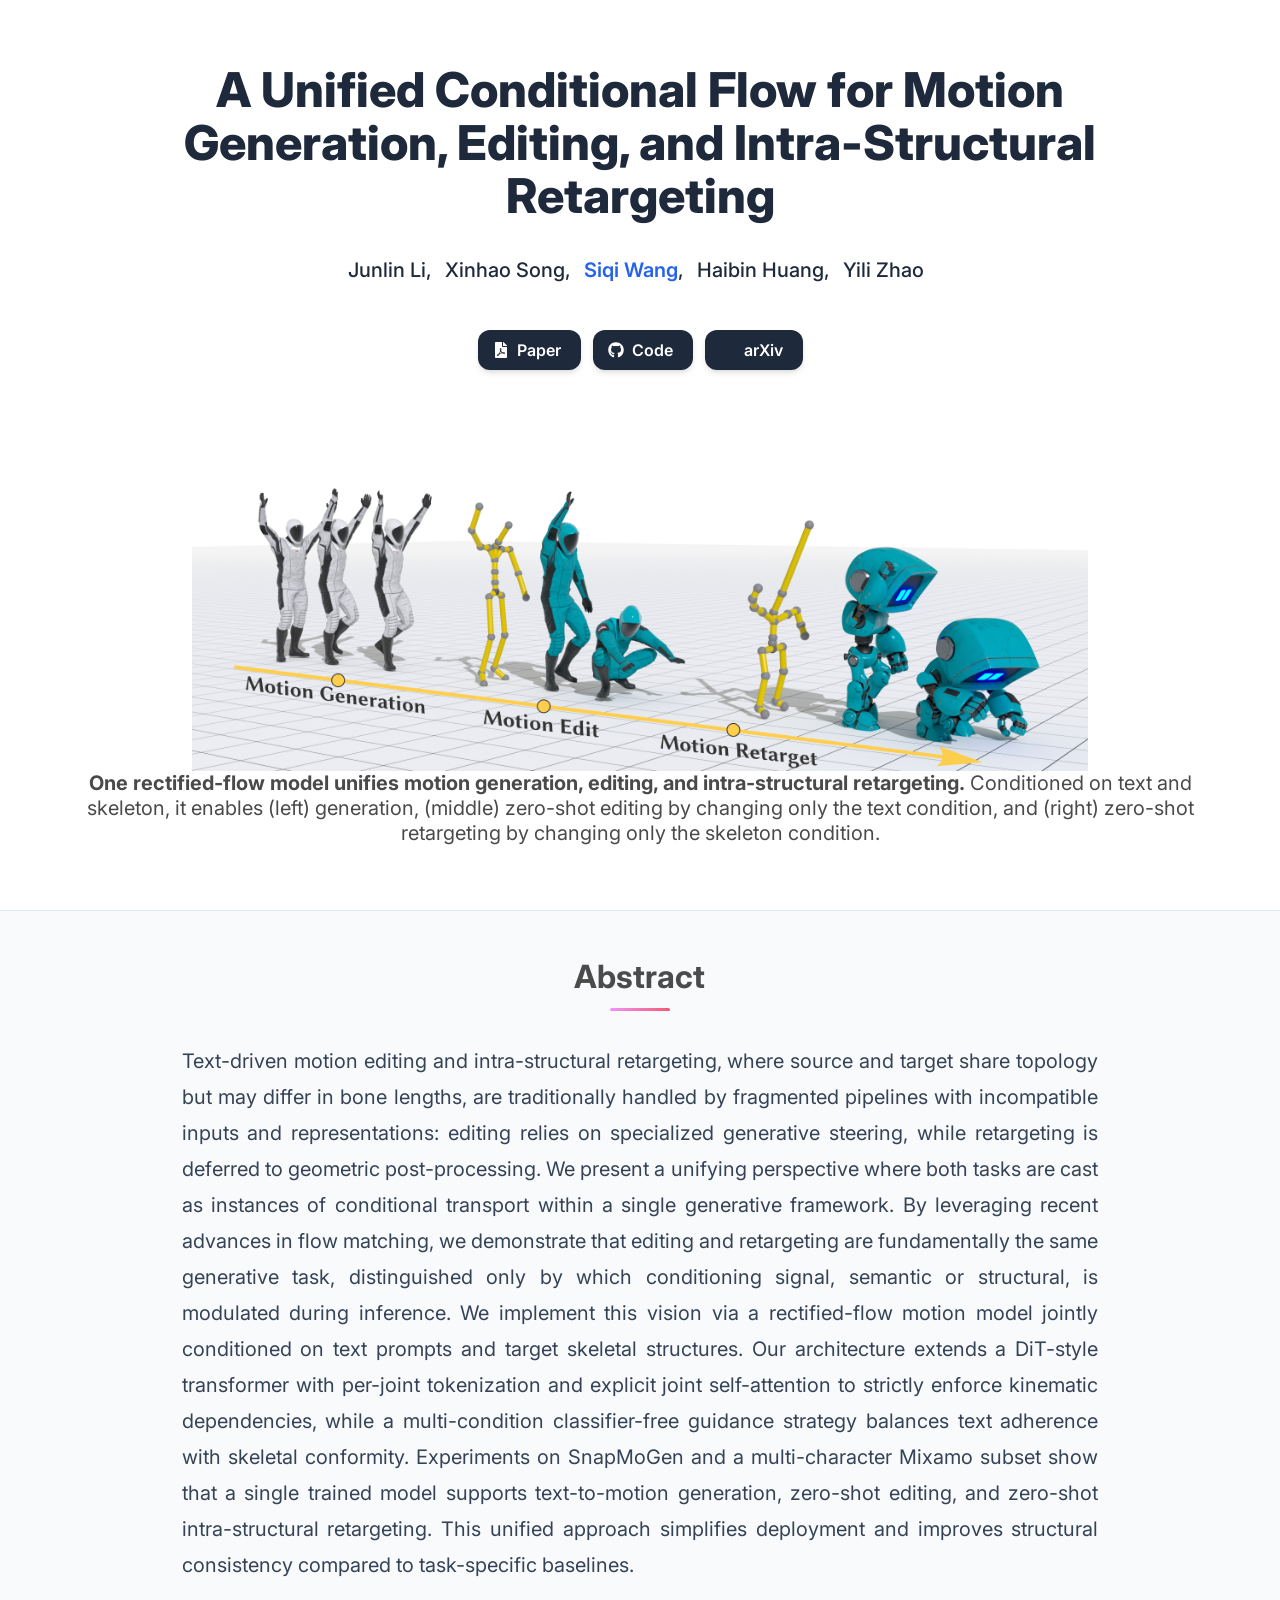
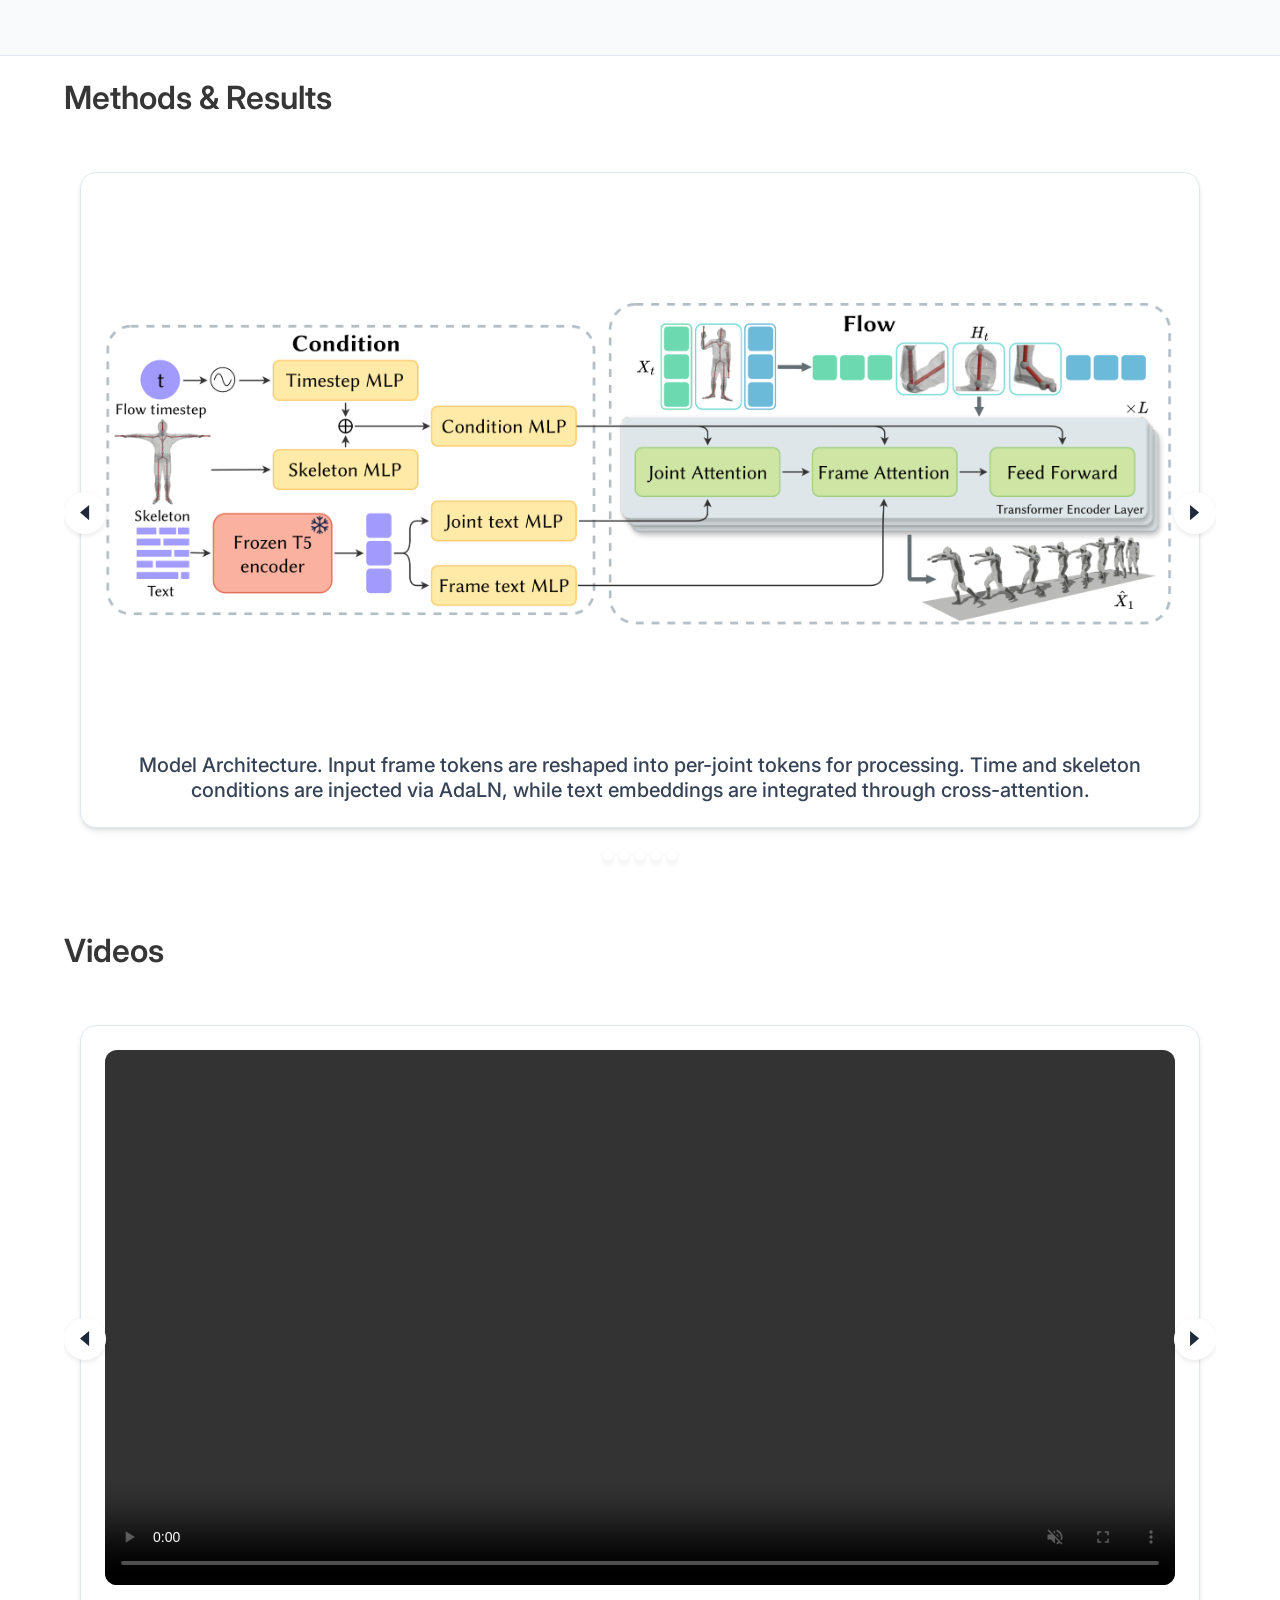
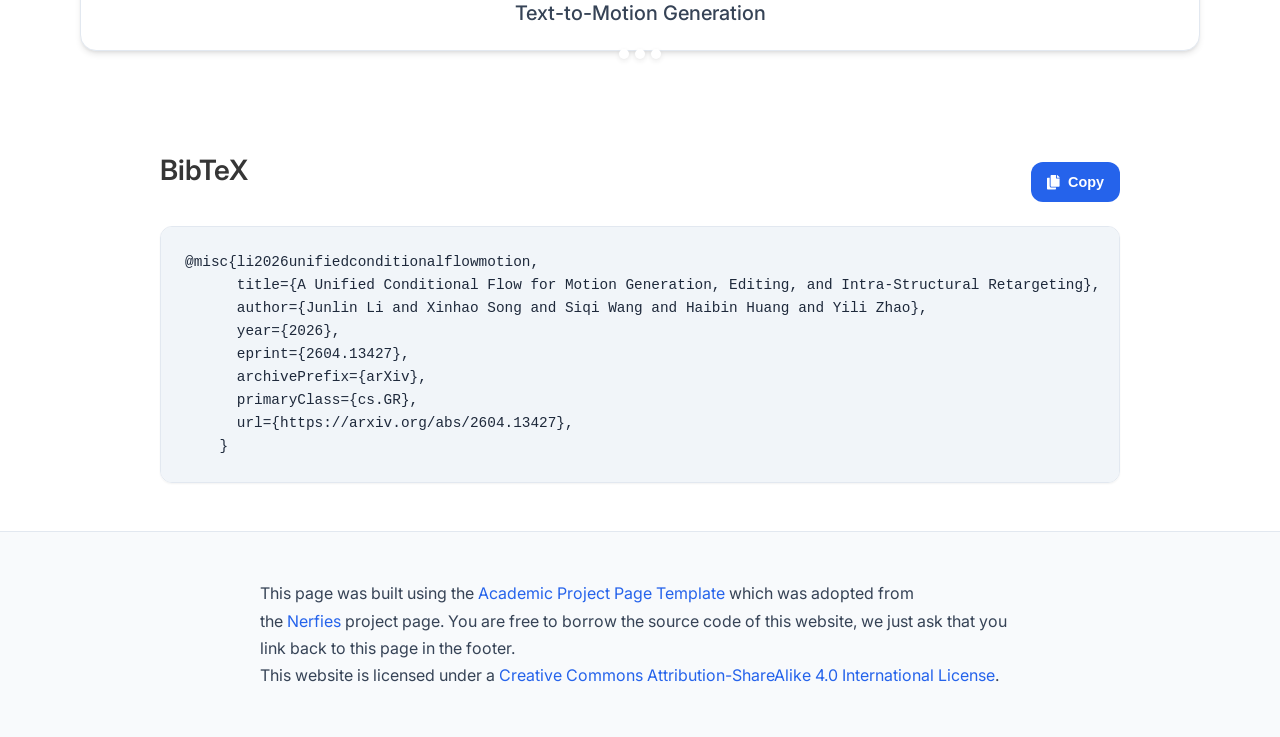
==== index.html @ 7500c1d9 "Remove direct pdf" ====
<!doctype html>
<html lang="en">
	<head>
		<meta charset="utf-8" />
		<meta name="viewport" content="width=device-width, initial-scale=1" />

		<!-- Primary Meta Tags -->
		<!-- TODO: Replace with your paper title and author names -->
		<meta
			name="title"
			content="A Unified Conditional Flow for Motion Generation, Editing, and Intra-Structural Retargeting - Junlin Li, Xinhao Song, Siqi Wang, Haibin Huang, Yili Zhao"
		/>
		<!-- TODO: Write a compelling 150-160 character description of your research -->
		<meta
			name="description"
			content="Text-driven motion editing and intra-structural retargeting, where source and target share topology but may differ in bone lengths, are traditionally handled by fragmented pipelines with incompatible inputs and representations: editing relies on specialized generative steering, while retargeting is deferred to geometric post-processing. We present a unifying perspective where both tasks are cast as instances of conditional transport within a single generative framework. By leveraging recent advances in flow matching, we demonstrate that editing and retargeting are fundamentally the same generative task, distinguished only by which conditioning signal, semantic or structural, is modulated during inference. We implement this vision via a rectified-flow motion model jointly conditioned on text prompts and target skeletal structures. Our architecture extends a DiT-style transformer with per-joint tokenization and explicit joint self-attention to strictly enforce kinematic dependencies, while a multi-condition classifier-free guidance strategy balances text adherence with skeletal conformity. Experiments on SnapMoGen and a multi-character Mixamo subset show that a single trained model supports text-to-motion generation, zero-shot editing, and zero-shot intra-structural retargeting. This unified approach simplifies deployment and improves structural consistency compared to task-specific baselines. "
		/>
		<!-- TODO: Add 5-10 relevant keywords for your research area -->
		<meta
			name="keywords"
			content="Animation, Motion Generation, Motion Editing, Motion Retarget, Machine Learning, Computer Graphics"
		/>
		<!-- TODO: List all authors -->
		<meta
			name="author"
			content="Junlin Li, Xinhao Song, Siqi Wang, Haibin Huang, Yili Zhao"
		/>
		<meta name="robots" content="index, follow" />
		<meta name="language" content="English" />

		<!-- Open Graph / Facebook -->
		<meta property="og:type" content="article" />
		<!-- TODO: Replace with your institution or lab name -->
		<meta property="og:site_name" content="TikTok Inc." />
		<!-- TODO: Same as paper title above -->
		<meta
			property="og:title"
			content="A Unified Conditional Flow for Motion Generation, Editing, and Intra-Structural Retargeting"
		/>
		<!-- TODO: Same as description above -->
		<meta
			property="og:description"
			content="Text-driven motion editing and intra-structural retargeting, where source and target share topology but may differ in bone lengths, are traditionally handled by fragmented pipelines with incompatible inputs and representations: editing relies on specialized generative steering, while retargeting is deferred to geometric post-processing. We present a unifying perspective where both tasks are cast as instances of conditional transport within a single generative framework. By leveraging recent advances in flow matching, we demonstrate that editing and retargeting are fundamentally the same generative task, distinguished only by which conditioning signal, semantic or structural, is modulated during inference. We implement this vision via a rectified-flow motion model jointly conditioned on text prompts and target skeletal structures. Our architecture extends a DiT-style transformer with per-joint tokenization and explicit joint self-attention to strictly enforce kinematic dependencies, while a multi-condition classifier-free guidance strategy balances text adherence with skeletal conformity. Experiments on SnapMoGen and a multi-character Mixamo subset show that a single trained model supports text-to-motion generation, zero-shot editing, and zero-shot intra-structural retargeting. This unified approach simplifies deployment and improves structural consistency compared to task-specific baselines. "
		/>
		<!-- TODO: Replace with your actual website URL -->
		<meta
			property="og:url"
			content="https://dddddjent.github.io/UnifiedConditionalFlowMotion-Page/"
		/>
		<!-- TODO: Create a 1200x630px preview image and update path -->
		<meta
			property="og:image"
			content="https://dddddjent.github.io/UnifiedConditionalFlowMotion-Page/static/images/teaser_no_noise-1.png"
		/>
		<meta property="og:image:width" content="4200" />
		<meta property="og:image:height" content="1332" />
		<meta
			property="og:image:alt"
			content="A Unified Conditional Flow for Motion Generation, Editing, and Intra-Structural Retargeting - Research Preview"
		/>
		<meta
			property="article:published_time"
			content="2026-04-15T00:00:00.000Z"
		/>
		<meta property="article:author" content="Junlin Li" />
		<meta property="article:section" content="Research" />
		<meta property="article:tag" content="Animation" />
		<meta property="article:tag" content="Motion Generation" />
		<meta property="article:tag" content="Motion Editing" />
		<meta property="article:tag" content="Motion Retargeting" />

		<!-- Academic/Research Specific -->
		<meta
			name="citation_title"
			content="A Unified Conditional Flow for Motion Generation, Editing, and Intra-Structural Retargeting"
		/>
		<meta name="citation_author" content="Li, Junlin" />
		<meta name="citation_author" content="Song, Xinhao" />
		<meta name="citation_author" content="Wang, Siqi" />
		<meta name="citation_author" content="Huang, Haibin" />
		<meta name="citation_author" content="Zhao, Yili" />
		<!-- <meta name="citation_publication_date" content="2024" /> -->
		<!-- <meta name="citation_conference_title" content="CONFERENCE_NAME" /> -->
		<!-- <meta -->
		<!-- 	name="citation_pdf_url" -->
		<!-- 	content="https://YOUR_DOMAIN.com/static/pdfs/paper.pdf" -->
		<!-- /> -->

		<!-- Additional SEO -->
		<meta name="theme-color" content="#2563eb" />
		<meta name="msapplication-TileColor" content="#2563eb" />
		<meta name="apple-mobile-web-app-capable" content="yes" />
		<meta name="apple-mobile-web-app-status-bar-style" content="default" />

		<!-- Preconnect for performance -->
		<link rel="preconnect" href="https://fonts.googleapis.com" />
		<link rel="preconnect" href="https://fonts.gstatic.com" crossorigin />
		<link rel="preconnect" href="https://ajax.googleapis.com" />
		<link rel="preconnect" href="https://documentcloud.adobe.com" />
		<link rel="preconnect" href="https://cdn.jsdelivr.net" />

		<!-- TODO: Replace with your paper title and authors -->
		<title>
			A Unified Conditional Flow for Motion Generation, Editing, and
			Intra-Structural Retargeting - Junlin Li, Xinhao Song, Siqi Wang, Haibin
			Huang, Yili Zhao | Academic Research
		</title>

		<!-- Favicon and App Icons -->
		<link rel="icon" type="image/x-icon" href="static/images/favicon1.ico" />
		<link rel="apple-touch-icon" href="static/images/favicon1.ico" />

		<!-- Critical CSS - Load synchronously -->
		<link rel="stylesheet" href="static/css/bulma.min.css" />
		<link rel="stylesheet" href="static/css/index.css" />

		<!-- Non-critical CSS - Load asynchronously -->
		<link
			rel="preload"
			href="static/css/bulma-carousel.min.css"
			as="style"
			onload="
				this.onload = null
				this.rel = 'stylesheet'
			"
		/>
		<link
			rel="preload"
			href="static/css/bulma-slider.min.css"
			as="style"
			onload="
				this.onload = null
				this.rel = 'stylesheet'
			"
		/>
		<link
			rel="preload"
			href="static/css/fontawesome.all.min.css"
			as="style"
			onload="
				this.onload = null
				this.rel = 'stylesheet'
			"
		/>
		<link
			rel="preload"
			href="https://cdn.jsdelivr.net/gh/jpswalsh/academicons@1/css/academicons.min.css"
			as="style"
			onload="
				this.onload = null
				this.rel = 'stylesheet'
			"
		/>

		<!-- Fallback for browsers that don't support preload -->
		<noscript>
			<link rel="stylesheet" href="static/css/bulma-carousel.min.css" />
			<link rel="stylesheet" href="static/css/bulma-slider.min.css" />
			<link rel="stylesheet" href="static/css/fontawesome.all.min.css" />
			<link
				rel="stylesheet"
				href="https://cdn.jsdelivr.net/gh/jpswalsh/academicons@1/css/academicons.min.css"
			/>
		</noscript>

		<!-- Fonts - Optimized loading -->
		<link
			href="https://fonts.googleapis.com/css2?family=Inter:wght@400;500;600;700;800&display=swap"
			rel="stylesheet"
		/>

		<!-- Defer non-critical JavaScript -->
		<script
			defer
			src="https://ajax.googleapis.com/ajax/libs/jquery/3.5.1/jquery.min.js"
		></script>
		<script
			defer
			src="https://documentcloud.adobe.com/view-sdk/main.js"
		></script>
		<script defer src="static/js/fontawesome.all.min.js"></script>
		<script defer src="static/js/bulma-carousel.min.js"></script>
		<script defer src="static/js/bulma-slider.min.js"></script>
		<script defer src="static/js/index.js"></script>

		<!-- Structured Data for Academic Papers -->
		<script type="application/ld+json">
			{
				"@context": "https://schema.org",
				"@type": "ScholarlyArticle",
				"headline": "PAPER_TITLE",
				"description": "BRIEF_DESCRIPTION_OF_YOUR_RESEARCH_CONTRIBUTION_AND_FINDINGS",
				"author": [
					{
						"@type": "Person",
						"name": "FIRST_AUTHOR_NAME",
						"affiliation": {
							"@type": "Organization",
							"name": "INSTITUTION_NAME"
						}
					},
					{
						"@type": "Person",
						"name": "SECOND_AUTHOR_NAME",
						"affiliation": {
							"@type": "Organization",
							"name": "INSTITUTION_NAME"
						}
					}
				],
				"datePublished": "2024-01-01",
				"publisher": {
					"@type": "Organization",
					"name": "CONFERENCE_OR_JOURNAL_NAME"
				},
				"url": "https://YOUR_DOMAIN.com/YOUR_PROJECT_PAGE",
				"image": "https://YOUR_DOMAIN.com/static/images/social_preview.png",
				"keywords": [
					"KEYWORD1",
					"KEYWORD2",
					"KEYWORD3",
					"machine learning",
					"computer vision"
				],
				"abstract": "FULL_ABSTRACT_TEXT_HERE",
				"citation": "BIBTEX_CITATION_HERE",
				"isAccessibleForFree": true,
				"license": "https://creativecommons.org/licenses/by/4.0/",
				"mainEntity": {
					"@type": "WebPage",
					"@id": "https://YOUR_DOMAIN.com/YOUR_PROJECT_PAGE"
				},
				"about": [
					{
						"@type": "Thing",
						"name": "RESEARCH_AREA_1"
					},
					{
						"@type": "Thing",
						"name": "RESEARCH_AREA_2"
					}
				]
			}
		</script>

		<!-- Website/Organization Structured Data -->
		<script type="application/ld+json">
			{
				"@context": "https://schema.org",
				"@type": "Organization",
				"name": "TikTok Inc.",
				<!-- "url": "https://YOUR_INSTITUTION_WEBSITE.com", -->
				"logo": "https://dddddjent.github.io/UnifiedConditionalFlowMotion-Page/static/images/favicon1.ico",
				"sameAs": [
					<!-- "https://twitter.com/YOUR_TWITTER_HANDLE", -->
					<!-- "https://github.com/YOUR_GITHUB_USERNAME" -->
				]
			}
		</script>
	</head>

	<body>
		<!-- Scroll to Top Button -->
		<button
			class="scroll-to-top"
			onclick="scrollToTop()"
			title="Scroll to top"
			aria-label="Scroll to top"
		>
			<i class="fas fa-chevron-up"></i>
		</button>

		<template>
			<!-- More Works Dropdown -->
			<div class="more-works-container">
				<button
					class="more-works-btn"
					onclick="toggleMoreWorks()"
					title="View More Works from Our Lab"
				>
					<i class="fas fa-flask"></i>
					More Works
					<i class="fas fa-chevron-down dropdown-arrow"></i>
				</button>
				<div class="more-works-dropdown" id="moreWorksDropdown">
					<div class="dropdown-header">
						<h4>More Works from Our Lab</h4>
						<button class="close-btn" onclick="toggleMoreWorks()">
							<i class="fas fa-times"></i>
						</button>
					</div>
					<div class="works-list">
						<!-- TODO: Replace with your lab's related works -->
						<a
							href="https://arxiv.org/abs/PAPER_ID_1"
							class="work-item"
							target="_blank"
						>
							<div class="work-info">
								<!-- TODO: Replace with actual paper title -->
								<h5>Paper Title 1</h5>
								<!-- TODO: Replace with brief description -->
								<p>Brief description of the work and its main contribution.</p>
								<!-- TODO: Replace with venue and year -->
								<span class="work-venue">Conference/Journal 2024</span>
							</div>
							<i class="fas fa-external-link-alt"></i>
						</a>
						<!-- TODO: Add more related works or remove extra items -->
						<a
							href="https://arxiv.org/abs/PAPER_ID_2"
							class="work-item"
							target="_blank"
						>
							<div class="work-info">
								<h5>Paper Title 2</h5>
								<p>Brief description of the work and its main contribution.</p>
								<span class="work-venue">Conference/Journal 2023</span>
							</div>
							<i class="fas fa-external-link-alt"></i>
						</a>
						<a
							href="https://arxiv.org/abs/PAPER_ID_3"
							class="work-item"
							target="_blank"
						>
							<div class="work-info">
								<h5>Paper Title 3</h5>
								<p>Brief description of the work and its main contribution.</p>
								<span class="work-venue">Conference/Journal 2023</span>
							</div>
							<i class="fas fa-external-link-alt"></i>
						</a>
					</div>
				</div>
			</div>
		</template>

		<main id="main-content">
			<section class="hero">
				<div class="hero-body">
					<div class="container is-max-desktop">
						<div class="columns is-centered">
							<div class="column has-text-centered">
								<!-- TODO: Replace with your paper title -->
								<h1 class="title is-1 publication-title">
									A Unified Conditional Flow for Motion Generation, Editing, and
									Intra-Structural Retargeting
								</h1>
								<div class="is-size-5 publication-authors">
									<!-- TODO: Replace with your paper authors and their personal links -->
									<span class="author-block"> Junlin Li,</span>
									<span class="author-block"> Xinhao Song,</span>
									<span class="author-block">
										<a href="https://cs.nyu.edu/~sw4429/" target="_blank"
											>Siqi Wang</a
										>,
									</span>
									<span class="author-block"> Haibin Huang,</span>
									<span class="author-block"> Yili Zhao</span>
								</div>

								<template>
									<div class="is-size-5 publication-authors">
										<!-- TODO: Replace with your institution and conference/journal info -->
										<span class="author-block"
											>Institution Name<br />Conference name and year</span
										>
										<!-- TODO: Remove this line if no equal contribution -->
										<span class="eql-cntrb"
											><small
												><br /><sup>*</sup>Indicates Equal Contribution</small
											></span
										>
									</div>
								</template>

								<div class="column has-text-centered">
									<div class="publication-links">
										<!-- TODO: Update with your arXiv paper ID -->
										<span class="link-block">
											<a
												href="https://arxiv.org/pdf/2604.13427"
												target="_blank"
												class="external-link button is-normal is-rounded is-dark"
											>
												<span class="icon">
													<i class="fas fa-file-pdf"></i>
												</span>
												<span>Paper</span>
											</a>
										</span>

										<template>
											<!-- TODO: Add your supplementary material PDF or remove this section -->
											<span class="link-block">
												<a
													href="static/pdfs/supplementary_material.pdf"
													target="_blank"
													class="external-link button is-normal is-rounded is-dark"
												>
													<span class="icon">
														<i class="fas fa-file-pdf"></i>
													</span>
													<span>Supplementary</span>
												</a>
											</span>
										</template>

										<!-- TODO: Replace with your GitHub repository URL -->
										<span class="link-block">
											<a
												href="https://github.com/dddddjent/UnifiedConditionalFlowMotion"
												target="_blank"
												class="external-link button is-normal is-rounded is-dark"
											>
												<span class="icon">
													<i class="fab fa-github"></i>
												</span>
												<span>Code</span>
											</a>
										</span>

										<!-- TODO: Update with your arXiv paper ID -->
										<span class="link-block">
											<a
												href="https://arxiv.org/abs/2604.13427"
												target="_blank"
												class="external-link button is-normal is-rounded is-dark"
											>
												<span class="icon">
													<i class="ai ai-arxiv"></i>
												</span>
												<span>arXiv</span>
											</a>
										</span>
									</div>
								</div>
							</div>
						</div>
					</div>
				</div>
			</section>

			<!-- Teaser Image -->
			<section class="hero teaser">
				<div class="container is-fluid">
					<div class="hero-body">
						<!-- TODO: Replace with your teaser video -->
						<img
							class="teaser-image"
							src="static/images/teaser_no_noise-1.png"
							alt="Third research result visualization"
							loading="lazy"
						/>
						<!-- TODO: Replace with your video description -->
						<h2 class="subtitle has-text-centered">
							<b
								>One rectified-flow model unifies motion generation, editing,
								and intra-structural retargeting.</b
							>
							Conditioned on text and skeleton, it enables (left) generation,
							(middle) zero-shot editing by changing only the text condition,
							and (right) zero-shot retargeting by changing only the skeleton
							condition.
						</h2>
					</div>
				</div>
			</section>
			<!-- End teaser Image -->

			<!-- Paper abstract -->
			<section class="section hero is-light">
				<div class="container is-max-widescreen">
					<div class="columns is-centered has-text-centered">
						<div class="column is-four-fifths">
							<h2 class="title is-3">Abstract</h2>
							<div class="content has-text-justified">
								<!-- TODO: Replace with your paper abstract -->
								<p>
									Text-driven motion editing and intra-structural retargeting,
									where source and target share topology but may differ in bone
									lengths, are traditionally handled by fragmented pipelines
									with incompatible inputs and representations: editing relies
									on specialized generative steering, while retargeting is
									deferred to geometric post-processing. We present a unifying
									perspective where both tasks are cast as instances of
									conditional transport within a single generative framework. By
									leveraging recent advances in flow matching, we demonstrate
									that editing and retargeting are fundamentally the same
									generative task, distinguished only by which conditioning
									signal, semantic or structural, is modulated during inference.
									We implement this vision via a rectified-flow motion model
									jointly conditioned on text prompts and target skeletal
									structures. Our architecture extends a DiT-style transformer
									with per-joint tokenization and explicit joint self-attention
									to strictly enforce kinematic dependencies, while a
									multi-condition classifier-free guidance strategy balances
									text adherence with skeletal conformity. Experiments on
									SnapMoGen and a multi-character Mixamo subset show that a
									single trained model supports text-to-motion generation,
									zero-shot editing, and zero-shot intra-structural retargeting.
									This unified approach simplifies deployment and improves
									structural consistency compared to task-specific baselines.
								</p>
							</div>
						</div>
					</div>
				</div>
			</section>
			<!-- End paper abstract -->

			<!-- Image carousel -->
			<section class="hero is-small">
				<div class="hero-body">
					<div class="container">
						<h2 class="title">Methods & Results</h2>
						<div id="results-carousel" class="carousel results-carousel">
							<div class="item">
								<!-- TODO: Replace with your research result images -->
								<img
									src="static/images/model_arch_v2-1.png"
									alt="Model architecture"
									loading="lazy"
								/>
								<!-- TODO: Replace with description of this result -->
								<h2 class="subtitle has-text-centered">
									Model Architecture. Input frame tokens are reshaped into
									per-joint tokens for processing. Time and skeleton conditions
									are injected via AdaLN, while text embeddings are integrated
									through cross-attention.
								</h2>
							</div>
							<div class="item">
								<!-- Your image here -->
								<img
									src="static/images/flow-edit.png"
									alt="Flow edit process"
									loading="lazy"
								/>
								<h2 class="subtitle has-text-centered">
									Applications of our unified inference scheme. Left: text-based
									editing by changing the text condition. Right: retargeting by
									changing only the skeleton condition. Both use the same
									pre-trained model and an inversion-free update rule, where the
									edit velocity is obtained by combining velocity predictions
									under different conditions.
								</h2>
							</div>
							<div class="item">
								<!-- Your image here -->
								<img
									src="static/images/motion-gen_compress_vertical-1.png"
									alt="Generation results"
									loading="lazy"
								/>
								<h2 class="subtitle has-text-centered">
									Qualitative comparison on text-to-motion generation. For
									visualization, motions with little or no root translation are
									manually time-shifted. Prompt words in red denote actions,
									while words in green indicate motion modifiers.
								</h2>
							</div>
							<div class="item">
								<!-- Your image here -->
								<img
									src="static/images/motion-retarget_compress_vertical-1.png"
									alt="Retargeting results"
									loading="lazy"
								/>
								<h2 class="subtitle has-text-centered">
									Qualitative retargeting comparison. We compare against SAN,
									SAME, and R2ET. The proposed method better preserves
									fine-grained local motion and adapts to varying skeleton
									proportions.
								</h2>
							</div>
							<div class="item">
								<!-- Your image here -->
								<img
									src="static/images/motion-edit_compress_vertical-1.png"
									alt="Retargeting results"
									loading="lazy"
								/>
								<h2 class="subtitle has-text-centered">
									Qualitative results on text-based motion editing. Edited
									prompt words are highlighted in red and green. For
									visualization, motions shifted.
								</h2>
							</div>
						</div>
					</div>
				</div>
			</section>
			<!-- End image carousel -->

			<!-- Youtube video -->
			<template>
				<
				<section class="hero is-small is-light">
					<div class="hero-body">
						<div class="container">
							<!-- Paper video. -->
							<!-- <h2 class="title is-3">Video Presentation</h2> -->
							<h2 class="title">Video Presentation</h2>
							<div class="columns is-centered has-text-centered">
								<div class="column is-four-fifths">
									<div class="publication-video is-4by3">
										<!-- TODO: Replace with your YouTube video ID -->
										<!-- <iframe -->
										<!-- 	src="https://www.youtube.com/embed/JkaxUblCGz0" -->
										<!-- 	frameborder="0" -->
										<!-- 	allow="autoplay; encrypted-media" -->
										<!-- 	allowfullscreen -->
										<!-- ></iframe> -->
										<video
											poster=""
											id="video1"
											controls
											muted
											loop
											height="100%"
											preload="metadata"
										>
											<!-- Your video file here -->
											<source src="static/videos/video.mp4" type="video/mp4" />
										</video>
									</div>
								</div>
							</div>
						</div>
					</div>
				</section>
			</template>
			<!-- End youtube video -->

			<!-- Video carousel -->
			<section class="hero is-small">
				<div class="hero-body">
					<div class="container">
						<!-- <h2 class="title is-3">Videos</h2> -->
						<h2 class="title">Videos</h2>
						<div id="results-carousel" class="carousel results-carousel">
							<div class="item item-video1">
								<!-- TODO: Add poster image for better preview -->
								<video
									poster=""
									id="video1"
									controls
									muted
									loop
									height="100%"
									preload="metadata"
								>
									<!-- Your video file here -->
									<source src="static/videos/generation.mp4" type="video/mp4" />
								</video>
								<h2 class="subtitle has-text-centered">
									Text-to-Motion Generation
								</h2>
							</div>
							<div class="item item-video2">
								<!-- TODO: Add poster image for better preview -->
								<video
									poster=""
									id="video2"
									controls
									muted
									loop
									height="100%"
									preload="metadata"
								>
									<!-- Your video file here -->
									<source src="static/videos/edit.mp4" type="video/mp4" />
								</video>
								<h2 class="subtitle has-text-centered">Text-based Editing</h2>
							</div>
							<div class="item item-video3">
								<!-- TODO: Add poster image for better preview -->
								<video
									poster=""
									id="video3"
									controls
									muted
									loop
									height="100%"
									preload="metadata"
								>
									<!-- Your video file here -->
									<source src="static/videos/retarget.mp4" type="video/mp4" />
								</video>
								<h2 class="subtitle has-text-centered">
									Intra-Structural Retargeting
								</h2>
							</div>
						</div>
					</div>
				</div>
			</section>
			<!-- End video carousel -->

			<!-- Paper poster -->
			<template>
				<section class="hero is-small is-light">
					<div class="hero-body">
						<div class="container">
							<h2 class="title">Paper</h2>

							<!-- TODO: Replace with your poster PDF -->
							<iframe
								src="static/pdfs/MotionEdit.pdf"
								width="100%"
								height="550"
							>
							</iframe>
						</div>
					</div>
				</section>
			</template>
			<!--End paper poster -->

			<!--BibTex citation -->
			<section class="section" id="BibTeX">
				<div class="container is-max-desktop content">
					<div class="bibtex-header">
						<h2 class="title">BibTeX</h2>
						<button
							class="copy-bibtex-btn"
							onclick="copyBibTeX()"
							title="Copy BibTeX to clipboard"
						>
							<i class="fas fa-copy"></i>
							<span class="copy-text">Copy</span>
						</button>
					</div>
					<pre id="bibtex-code"><code>@misc{li2026unifiedconditionalflowmotion,
      title={A Unified Conditional Flow for Motion Generation, Editing, and Intra-Structural Retargeting}, 
      author={Junlin Li and Xinhao Song and Siqi Wang and Haibin Huang and Yili Zhao},
      year={2026},
      eprint={2604.13427},
      archivePrefix={arXiv},
      primaryClass={cs.GR},
      url={https://arxiv.org/abs/2604.13427}, 
    }</code></pre>
				</div>
			</section>
			<!--End BibTex citation -->
		</main>

		<footer class="footer">
			<div class="container">
				<div class="columns is-centered">
					<div class="column is-8">
						<div class="content">
							<p>
								This page was built using the
								<a
									href="https://github.com/eliahuhorwitz/Academic-project-page-template"
									target="_blank"
									>Academic Project Page Template</a
								>
								which was adopted from the <a
									href="https://nerfies.github.io"
									target="_blank"
									>Nerfies</a
								> project page. You are free to borrow the source code of this
								website, we just ask that you link back to this page in the
								footer. <br />
								This website is licensed under a
								<a
									rel="license"
									href="http://creativecommons.org/licenses/by-sa/4.0/"
									target="_blank"
									>Creative Commons Attribution-ShareAlike 4.0 International
									License</a
								>.
							</p>
						</div>
					</div>
				</div>
			</div>
		</footer>

		<!-- Statcounter tracking code -->

		<!-- You can add a tracker to track page visits by creating an account at statcounter.com -->

		<!-- End of Statcounter Code -->
	</body>
</html>
---- static/css/index.css ----
/* Modern CSS Variables for consistent theming */
:root {
	--primary-color: #2563eb;
	--primary-hover: #1d4ed8;
	--secondary-color: #64748b;
	--accent-color: #0ea5e9;
	--text-primary: #1e293b;
	/* --text-secondary: #64748b; */
	--text-secondary: #364356;
	--text-light: #94a3b8;
	--background-primary: #ffffff;
	--background-secondary: #f8fafc;
	--background-accent: #f1f5f9;
	--border-color: #e2e8f0;
	--shadow-sm: 0 1px 2px 0 rgb(0 0 0 / 0.05);
	--shadow-md: 0 4px 6px -1px rgb(0 0 0 / 0.1), 0 2px 4px -2px rgb(0 0 0 / 0.1);
	--shadow-lg:
		0 10px 15px -3px rgb(0 0 0 / 0.1), 0 4px 6px -4px rgb(0 0 0 / 0.1);
	--shadow-xl:
		0 20px 25px -5px rgb(0 0 0 / 0.1), 0 8px 10px -6px rgb(0 0 0 / 0.1);
	--gradient-primary: linear-gradient(135deg, #667eea 0%, #764ba2 100%);
	--gradient-accent: linear-gradient(135deg, #f093fb 0%, #f5576c 100%);
	--gradient-subtle: linear-gradient(135deg, #ffecd2 0%, #fcb69f 100%);
	--border-radius: 12px;
	--border-radius-lg: 16px;
	--transition: all 0.3s cubic-bezier(0.4, 0, 0.2, 1);
}

/* Smooth scrolling for better UX */
html {
	scroll-behavior: smooth;
}

body {
	font-family:
		'Inter',
		'Segoe UI',
		-apple-system,
		BlinkMacSystemFont,
		sans-serif;
	color: var(--text-primary);
	line-height: 1.6;
	font-size: 16px;
	background-color: var(--background-primary);
	-webkit-font-smoothing: antialiased;
	-moz-osx-font-smoothing: grayscale;
}

/* Modern Button Styles */
.button {
	border-radius: var(--border-radius) !important;
	font-weight: 600 !important;
	transition: var(--transition) !important;
	border: 2px solid transparent !important;
	position: relative;
	overflow: hidden;
}

.button.is-dark {
	background: var(--text-primary) !important;
	border: none !important;
	color: white !important;
	box-shadow: var(--shadow-md);
}

.button.is-dark:hover {
	transform: translateY(-2px);
	box-shadow: var(--shadow-lg);
	background: var(--primary-color) !important;
}

.button.is-dark:active {
	transform: translateY(0);
	box-shadow: var(--shadow-md);
}

.footer .icon-link {
	font-size: 25px;
	color: var(--text-secondary);
	transition: var(--transition);
}

.footer .icon-link:hover {
	color: var(--primary-color);
	transform: translateY(-2px);
}

.link-block a {
	margin: 8px 4px;
}

.dnerf {
	font-variant: small-caps;
}

/* Hero Section Modernization */
.hero {
	position: relative;
	overflow: hidden;
}

.hero.is-light {
	background: var(--background-secondary);
	border-top: 1px solid var(--border-color);
	border-bottom: 1px solid var(--border-color);
}

.hero-body {
	padding: 4rem 1.5rem;
}

.teaser .hero-body {
	padding-top: 2rem;
	padding-bottom: 4rem;
}

.teaser {
	font-family: 'Inter', sans-serif;
}

.teaser-image {
	width: 70vw;
	height: auto;
	display: block;
	margin: 0 auto;
}

/* Publication Content Styling */
.publication-title {
	font-family: 'Inter', sans-serif !important;
	font-weight: 800 !important;
	color: var(--text-primary) !important;
	margin-bottom: 2rem !important;
	line-height: 1.1 !important;
}

.publication-banner {
	max-height: 70vh;
	border-radius: var(--border-radius-lg);
	overflow: hidden;
	box-shadow: var(--shadow-xl);
	margin: 2rem 0;
}

.publication-banner video {
	position: relative;
	left: auto;
	top: auto;
	transform: none;
	object-fit: cover;
	width: 100%;
	height: 100%;
	border-radius: var(--border-radius-lg);
}

.publication-header .hero-body {
	padding: 6rem 1.5rem 4rem;
}

.publication-authors {
	font-family: 'Inter', sans-serif !important;
	font-weight: 500;
	margin-bottom: 1.5rem;
}

.publication-venue {
	color: var(--text-secondary);
	width: fit-content;
	font-weight: 600;
	background: var(--background-accent);
	padding: 0.5rem 1rem;
	border-radius: var(--border-radius);
	margin-top: 1rem;
	display: inline-block;
}

.publication-awards {
	color: #ef4444;
	width: fit-content;
	font-weight: 700;
	background: linear-gradient(135deg, #fef2f2, #fee2e2);
	padding: 0.5rem 1rem;
	border-radius: var(--border-radius);
	border-left: 4px solid #ef4444;
	margin-top: 1rem;
}

.publication-authors a {
	color: var(--primary-color) !important;
	text-decoration: none;
	font-weight: 600;
	transition: var(--transition);
	position: relative;
}

.publication-authors a::after {
	content: '';
	position: absolute;
	width: 0;
	height: 2px;
	bottom: -2px;
	left: 0;
	background: var(--gradient-accent);
	transition: var(--transition);
}

.publication-authors a:hover::after {
	width: 100%;
}

.publication-authors a:hover {
	color: var(--primary-hover) !important;
}

.author-block {
	display: inline-block;
	margin-right: 0.5rem;
}

.publication-banner img {
	border-radius: var(--border-radius-lg);
	box-shadow: var(--shadow-lg);
	transition: var(--transition);
}

.publication-banner img:hover {
	transform: scale(1.02);
	box-shadow: var(--shadow-xl);
}

/* Modern Video and Carousel Styling */
.publication-video {
	position: relative;
	width: 100%;
	height: 0;
	padding-bottom: 56.25%;
	overflow: hidden;
	border-radius: var(--border-radius-lg) !important;
	box-shadow: var(--shadow-xl);
	transition: var(--transition);
}

.publication-video:hover {
	transform: translateY(-4px);
	box-shadow: var(--shadow-xl);
}

.publication-video.is-4by3 {
	padding-bottom: 75%;
}

.publication-video iframe,
.publication-video video {
	position: absolute;
	top: 0;
	left: 0;
	width: 100%;
	height: 100%;
	border-radius: var(--border-radius-lg);
}

.publication-video video {
	object-fit: contain;
	background: #000;
}

.publication-body img {
	border-radius: var(--border-radius);
	box-shadow: var(--shadow-md);
	transition: var(--transition);
}

.publication-body img:hover {
	transform: translateY(-2px);
	box-shadow: var(--shadow-lg);
}

.results-carousel {
	--results-carousel-media-height: 60vh;
	overflow: hidden;
	padding: 1rem 0;
}

.results-carousel .item {
	margin: 1rem;
	overflow: hidden;
	padding: 1.5rem;
	font-size: 0;
	background: var(--background-primary);
	border-radius: var(--border-radius-lg);
	box-shadow: var(--shadow-md);
	transition: var(--transition);
	border: 1px solid var(--border-color);
}

.results-carousel .item:hover {
	transform: translateY(-4px);
	box-shadow: var(--shadow-lg);
}

.results-carousel .item img {
	margin: 0;
	border-radius: var(--border-radius);
	width: 100%;
	height: var(--results-carousel-media-height);
	object-fit: contain;
	object-position: center;
	display: block;
	/* background: var(--background-accent); */
}

.results-carousel video {
	margin: 0;
	border-radius: var(--border-radius);
	width: 100%;
	height: auto;
	display: block;
}

.results-carousel .subtitle {
	font-size: 1.25rem !important;
	color: var(--text-secondary);
	margin-top: 1rem;
	font-weight: 500;
}

/* Pagination and Misc Improvements */
.slider-pagination .slider-page {
	background: var(--primary-color);
	border-radius: 50%;
	transition: var(--transition);
}

.slider-pagination .slider-page.is-active {
	background: var(--primary-hover);
	transform: scale(1.2);
}

.eql-cntrb {
	font-size: 0.875rem;
	color: var(--text-light);
	font-style: italic;
}

/* Section Titles */
.title.is-3 {
	font-family: 'Inter', sans-serif !important;
	font-weight: 700 !important;
	color: var(--text-primary);
	margin-bottom: 2rem !important;
	position: relative;
	padding-bottom: 1rem;
}

.title.is-3::after {
	content: '';
	position: absolute;
	bottom: 0;
	left: 50%;
	transform: translateX(-50%);
	width: 60px;
	height: 3px;
	background: var(--gradient-accent);
	border-radius: 2px;
}

/* Content Improvements */
.content.has-text-justified {
	font-size: 1.25rem;
	line-height: 1.8;
	color: var(--text-secondary);
}

.content.has-text-justified p {
	margin-bottom: 1.5rem;
}

/* Footer Improvements */
.footer {
	background: var(--background-secondary);
	border-top: 1px solid var(--border-color);
	padding: 3rem 1.5rem;
}

.footer .content {
	color: var(--text-secondary);
	line-height: 1.7;
}

.footer a {
	color: var(--primary-color);
	text-decoration: none;
	transition: var(--transition);
}

.footer a:hover {
	color: var(--primary-hover);
	text-decoration: underline;
}

/* BibTeX Styling */
pre {
	background: var(--background-accent) !important;
	border: 1px solid var(--border-color) !important;
	border-radius: var(--border-radius) !important;
	padding: 1.5rem !important;
	font-size: 0.9rem !important;
	overflow-x: auto;
	box-shadow: var(--shadow-sm);
}

code {
	background: var(--background-accent) !important;
	color: var(--text-primary) !important;
	font-family:
		'SF Mono', 'Monaco', 'Cascadia Code', 'Roboto Mono', monospace !important;
}

/* BibTeX Section Improvements */
.bibtex-header {
	display: flex;
	justify-content: space-between;
	align-items: center;
	margin-bottom: 1rem;
}

.copy-bibtex-btn {
	background: var(--primary-color);
	color: white;
	border: none;
	border-radius: var(--border-radius);
	padding: 0.75rem 1rem;
	font-size: 0.9rem;
	font-weight: 600;
	cursor: pointer;
	transition: var(--transition);
	display: inline-flex;
	align-items: center;
	gap: 0.5rem;
}

.copy-bibtex-btn:hover {
	background: var(--primary-hover);
	transform: translateY(-2px);
	box-shadow: var(--shadow-md);
}

.copy-bibtex-btn.copied {
	background: #10b981;
}

.copy-bibtex-btn.copied .copy-text::after {
	content: 'ied!';
}

/* Scroll to Top Button */
.scroll-to-top {
	position: fixed;
	bottom: 2rem;
	right: 2rem;
	width: 50px;
	height: 50px;
	background: var(--primary-color);
	color: white;
	border: none;
	border-radius: 50%;
	cursor: pointer;
	opacity: 0;
	visibility: hidden;
	transition: var(--transition);
	z-index: 999;
	display: flex;
	align-items: center;
	justify-content: center;
	font-size: 1.2rem;
	box-shadow: var(--shadow-lg);
}

.scroll-to-top:hover {
	background: var(--primary-hover);
	transform: translateY(-3px);
	box-shadow: var(--shadow-xl);
}

.scroll-to-top.visible {
	opacity: 1;
	visibility: visible;
}

/* More Works Dropdown */
.more-works-container {
	position: fixed;
	top: 2rem;
	right: 2rem;
	z-index: 1000;
}

.more-works-btn {
	background: var(--background-primary);
	color: var(--text-primary);
	border: 2px solid var(--border-color);
	border-radius: var(--border-radius-lg);
	padding: 0.75rem 1.25rem;
	font-weight: 600;
	font-size: 0.9rem;
	box-shadow: var(--shadow-md);
	transition: var(--transition);
	cursor: pointer;
	text-decoration: none;
	display: inline-flex;
	align-items: center;
	gap: 0.5rem;
	font-family: 'Inter', sans-serif;
}

.more-works-btn:hover {
	transform: translateY(-2px);
	box-shadow: var(--shadow-lg);
	background: var(--background-secondary);
	border-color: var(--primary-color);
}

.more-works-btn .dropdown-arrow {
	transition: var(--transition);
	font-size: 0.8rem;
}

.more-works-btn.active .dropdown-arrow {
	transform: rotate(180deg);
}

.more-works-dropdown {
	position: absolute;
	top: calc(100% + 0.5rem);
	right: 0;
	width: 400px;
	max-width: 90vw;
	background: var(--background-primary);
	border: 1px solid var(--border-color);
	border-radius: var(--border-radius-lg);
	box-shadow: var(--shadow-xl);
	opacity: 0;
	visibility: hidden;
	transform: translateY(-10px);
	transition: var(--transition);
	max-height: 70vh;
	overflow-y: auto;
}

.more-works-dropdown.show {
	opacity: 1;
	visibility: visible;
	transform: translateY(0);
}

.dropdown-header {
	display: flex;
	justify-content: space-between;
	align-items: center;
	padding: 1.5rem 1.5rem 1rem;
	border-bottom: 1px solid var(--border-color);
}

.dropdown-header h4 {
	margin: 0;
	font-size: 1.1rem;
	font-weight: 700;
	color: var(--text-primary);
}

.close-btn {
	background: none;
	border: none;
	color: var(--text-secondary);
	cursor: pointer;
	padding: 0.5rem;
	border-radius: var(--border-radius);
	transition: var(--transition);
}

.close-btn:hover {
	background: var(--background-accent);
	color: var(--text-primary);
}

.works-list {
	padding: 1rem;
}

.work-item {
	display: flex;
	align-items: flex-start;
	justify-content: space-between;
	padding: 1rem;
	border-radius: var(--border-radius);
	text-decoration: none;
	color: inherit;
	transition: var(--transition);
	margin-bottom: 0.5rem;
}

.work-item:hover {
	background: var(--background-accent);
	transform: translateX(4px);
}

.work-info h5 {
	margin: 0 0 0.5rem 0;
	font-size: 1rem;
	font-weight: 500;
	color: var(--text-primary);
}

.work-info p {
	margin: 0 0 0.5rem 0;
	font-size: 0.9rem;
	color: var(--text-secondary);
	line-height: 1.4;
}

.work-venue {
	font-size: 0.8rem;
	color: var(--text-light);
	font-style: italic;
}

.work-item .fas {
	color: var(--text-light);
	font-size: 0.9rem;
	margin-top: 0.2rem;
	flex-shrink: 0;
}

/* Mobile Responsive Improvements */
@media screen and (max-width: 768px) {
	.hero-body {
		padding: 2rem 1rem;
	}

	.publication-header .hero-body {
		padding: 3rem 1rem 2rem;
	}

	.publication-title {
		font-size: 2.5rem !important;
		line-height: 1.2 !important;
		margin-bottom: 1.5rem !important;
	}

	.publication-authors {
		font-size: 1rem !important;
	}

	.button {
		margin: 0.25rem !important;
		font-size: 0.875rem !important;
		padding: 0.75rem 1rem !important;
	}

	.more-works-container {
		bottom: 2rem;
		right: 1rem;
		top: auto;
	}

	.more-works-btn {
		padding: 0.6rem 1rem;
		font-size: 0.8rem;
	}

	.more-works-dropdown {
		width: calc(100vw - 2rem);
		right: -1rem;
		bottom: calc(100% + 0.5rem);
		top: auto;
	}

	.results-carousel .item {
		margin: 0.5rem;
		padding: 1rem;
	}

	.teaser .hero-body {
		padding: 1rem;
	}

	.content.has-text-justified {
		font-size: 1rem;
	}
}

@media screen and (max-width: 480px) {
	.publication-title {
		font-size: 2rem !important;
	}

	.hero-body {
		padding: 1.5rem 0.75rem;
	}

	.more-works-container {
		position: fixed;
		bottom: 2rem;
		right: 1rem;
		z-index: 1000;
	}

	.more-works-btn {
		padding: 0.5rem 0.75rem;
		font-size: 0.75rem;
	}

	.more-works-dropdown {
		position: absolute;
		bottom: calc(100% + 0.5rem);
		right: 0;
		width: calc(100vw - 2rem);
		max-width: 90vw;
	}

	.link-block {
		display: block;
		margin-bottom: 0.5rem;
	}

	.button {
		width: 100%;
		justify-content: center;
	}
}

/* Tablet Responsive */
@media screen and (min-width: 769px) and (max-width: 1024px) {
	.hero-body {
		padding: 3rem 2rem;
	}

	.publication-header .hero-body {
		padding: 4rem 2rem 3rem;
	}
}

/* Animation for page load */
@keyframes fadeInUp {
	from {
		opacity: 0;
		transform: translateY(30px);
	}
	to {
		opacity: 1;
		transform: translateY(0);
	}
}

.hero,
.section {
	animation: fadeInUp 0.6s ease-out;
}

/* Improved focus states for accessibility */
.button:focus,
.related-works-btn:focus,
a:focus {
	outline: 2px solid var(--primary-color);
	outline-offset: 2px;
}

/* Print styles */
@media print {
	.more-works-container {
		display: none;
	}

	.hero,
	.section {
		animation: none;
	}

	.button {
		background: transparent !important;
		color: var(--text-primary) !important;
		box-shadow: none !important;
	}
}
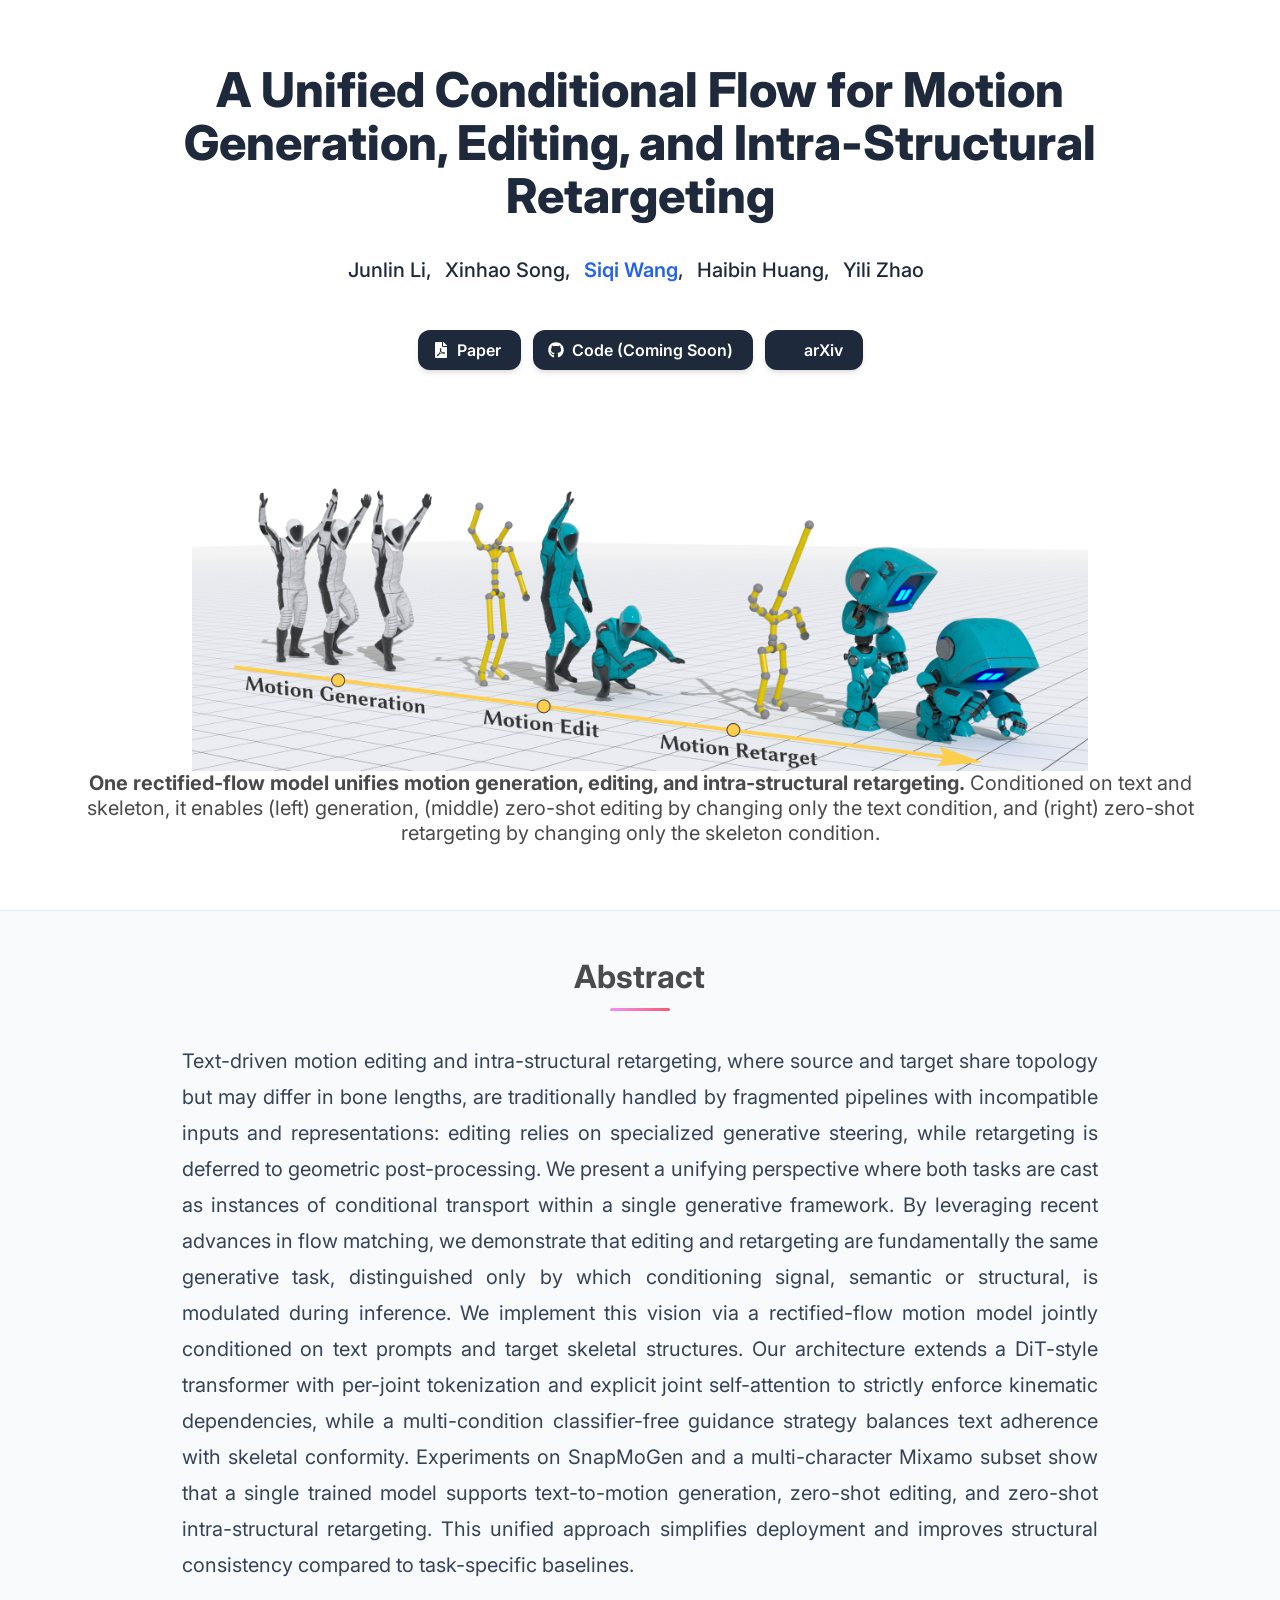
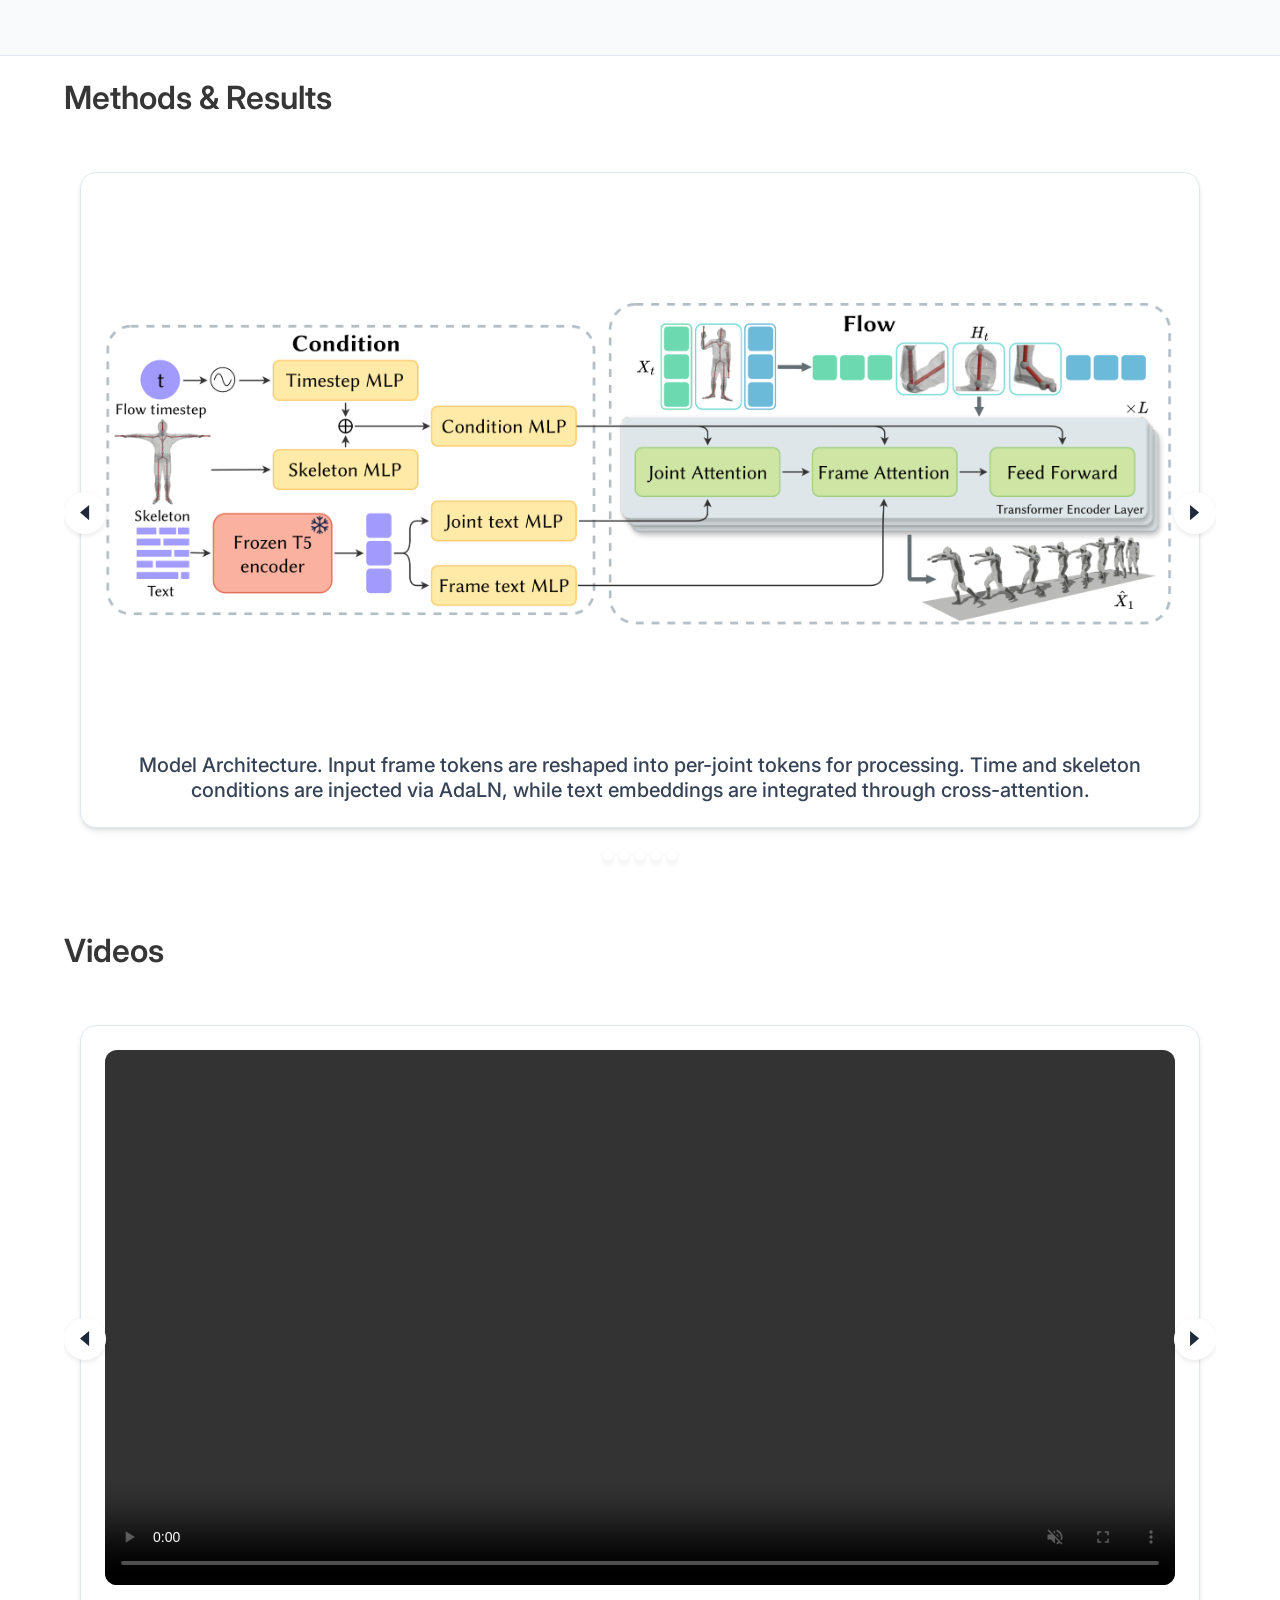
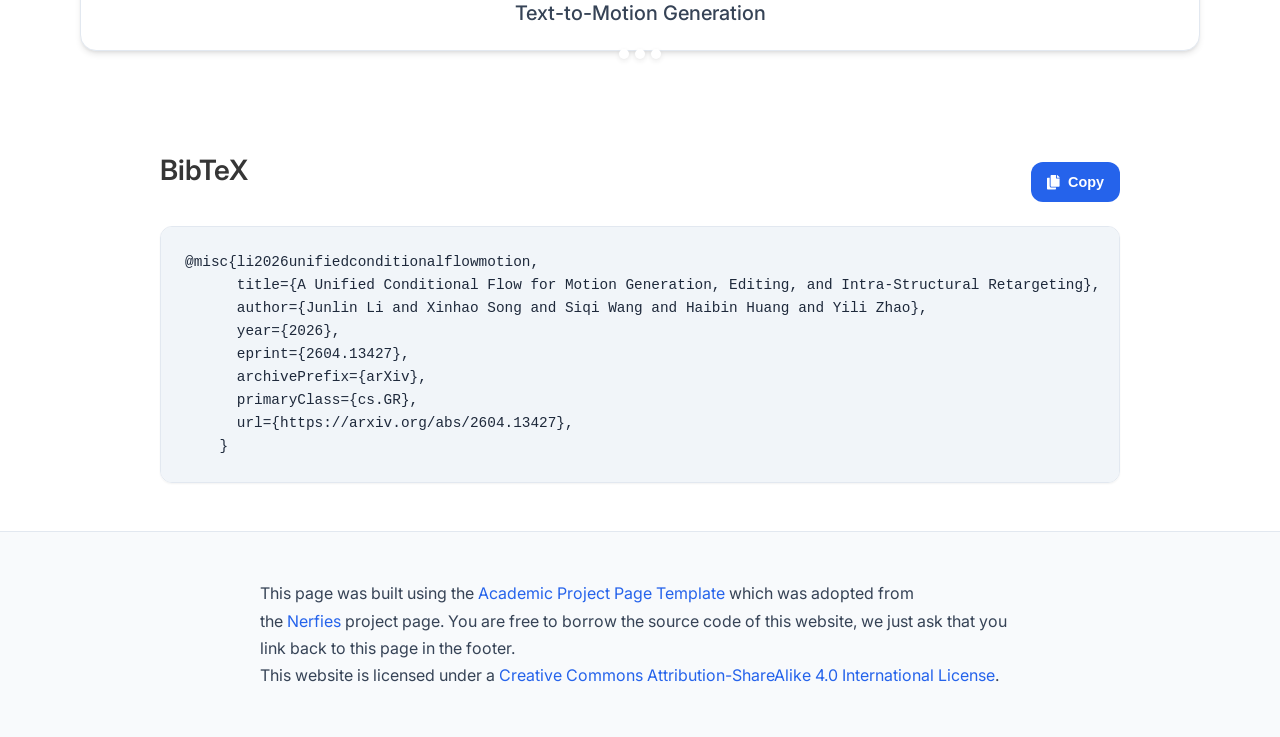
==== commit cb558ff6: "Make code coming soon" ====
--- a/index.html
+++ b/index.html
@@ -417,7 +417,7 @@
 												<span class="icon">
 													<i class="fab fa-github"></i>
 												</span>
-												<span>Code</span>
+												<span>Code (Coming Soon)</span>
 											</a>
 										</span>
 
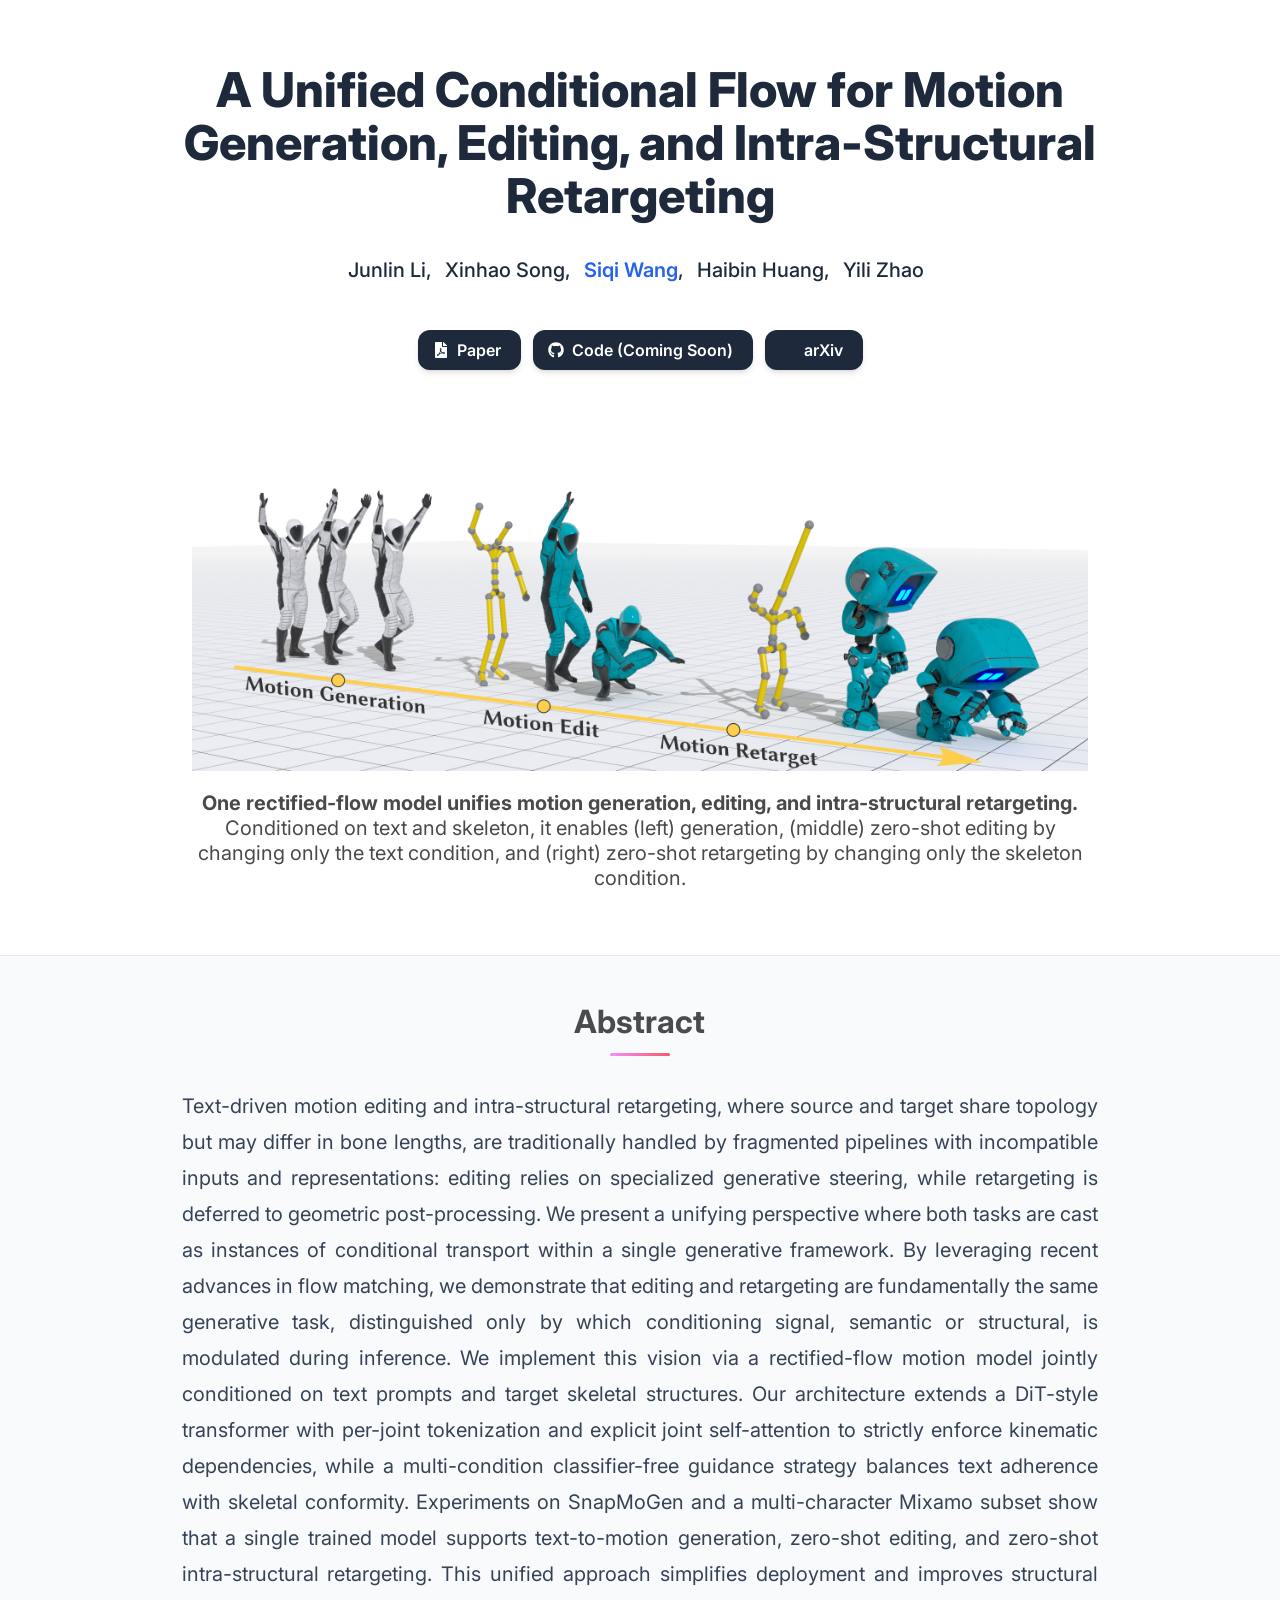
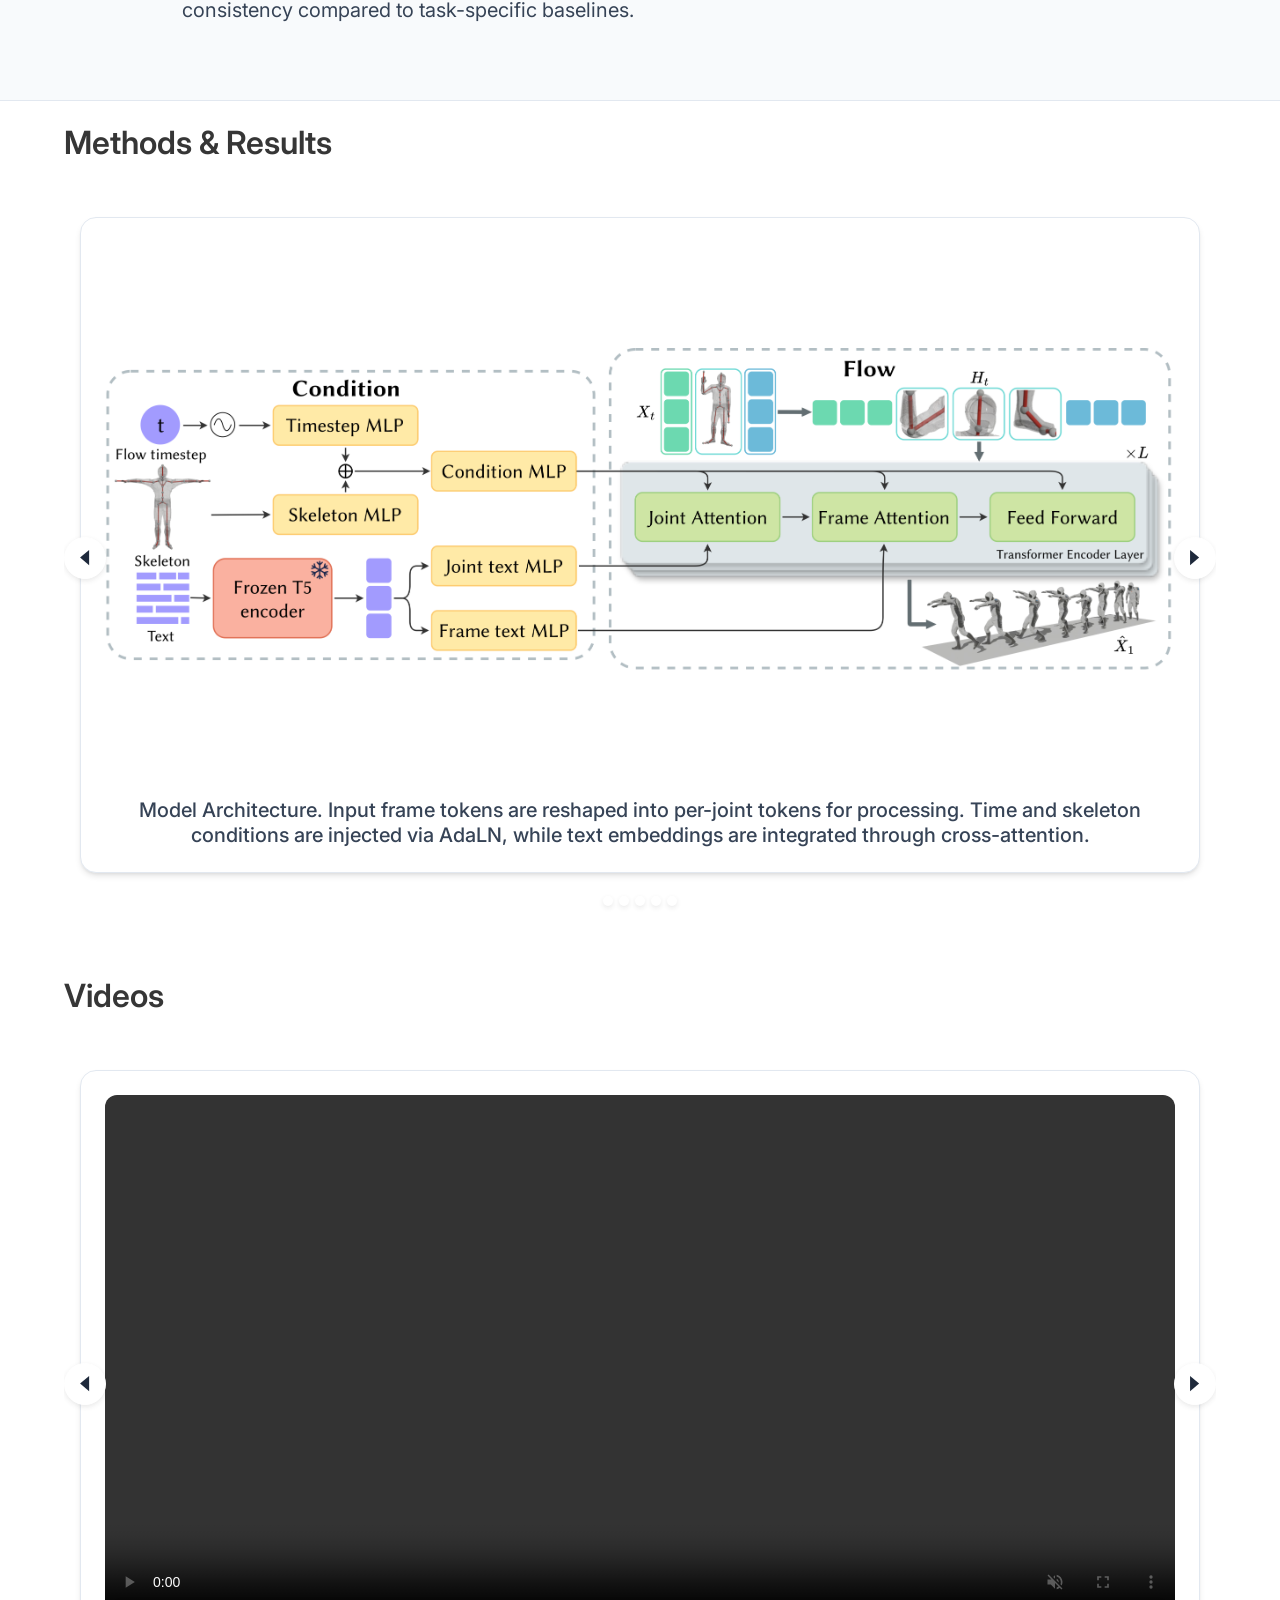
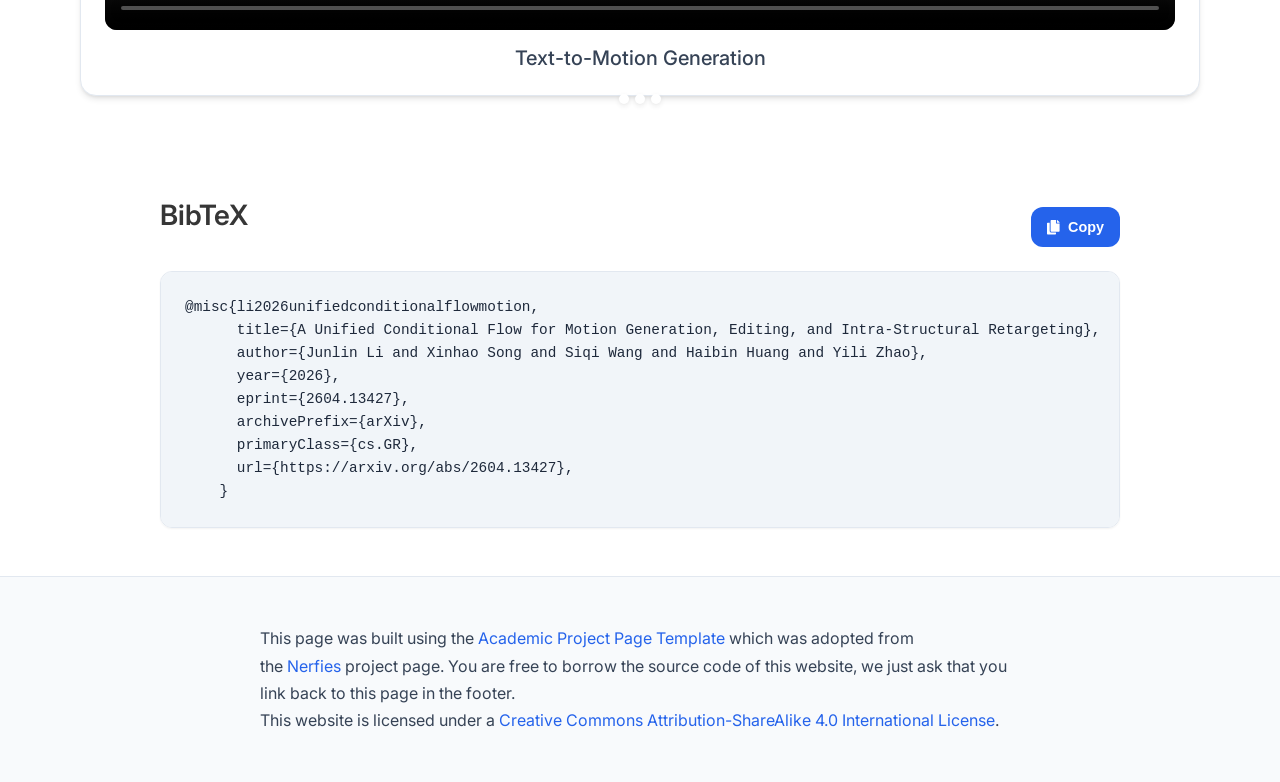
==== commit 6f1a9518: "Better teaser caption width" ====
--- a/index.html
+++ b/index.html
@@ -446,24 +446,26 @@
 			<section class="hero teaser">
 				<div class="container is-fluid">
 					<div class="hero-body">
-						<!-- TODO: Replace with your teaser video -->
-						<img
-							class="teaser-image"
-							src="static/images/teaser_no_noise-1.png"
-							alt="Third research result visualization"
-							loading="lazy"
-						/>
-						<!-- TODO: Replace with your video description -->
-						<h2 class="subtitle has-text-centered">
-							<b
-								>One rectified-flow model unifies motion generation, editing,
-								and intra-structural retargeting.</b
-							>
-							Conditioned on text and skeleton, it enables (left) generation,
-							(middle) zero-shot editing by changing only the text condition,
-							and (right) zero-shot retargeting by changing only the skeleton
-							condition.
-						</h2>
+						<div class="teaser-media">
+							<!-- TODO: Replace with your teaser video -->
+							<img
+								class="teaser-image"
+								src="static/images/teaser_no_noise-1.png"
+								alt="Third research result visualization"
+								loading="lazy"
+							/>
+							<!-- TODO: Replace with your video description -->
+							<h2 class="subtitle has-text-centered teaser-caption">
+								<b
+									>One rectified-flow model unifies motion generation, editing,
+									and intra-structural retargeting.</b
+								>
+								Conditioned on text and skeleton, it enables (left) generation,
+								(middle) zero-shot editing by changing only the text condition,
+								and (right) zero-shot retargeting by changing only the skeleton
+								condition.
+							</h2>
+						</div>
 					</div>
 				</div>
 			</section>
--- a/static/css/index.css
+++ b/static/css/index.css
@@ -118,11 +118,24 @@
 	font-family: 'Inter', sans-serif;
 }
 
+.teaser-media {
+	width: 70vw;
+	margin: 0 auto;
+	display: flex;
+	flex-direction: column;
+	gap: 1.25rem;
+}
+
 .teaser-image {
-	width: 70vw;
+	width: 100%;
 	height: auto;
 	display: block;
-	margin: 0 auto;
+	margin: 0;
+}
+
+.teaser-caption {
+	width: 100%;
+	margin: 0;
 }
 
 /* Publication Content Styling */
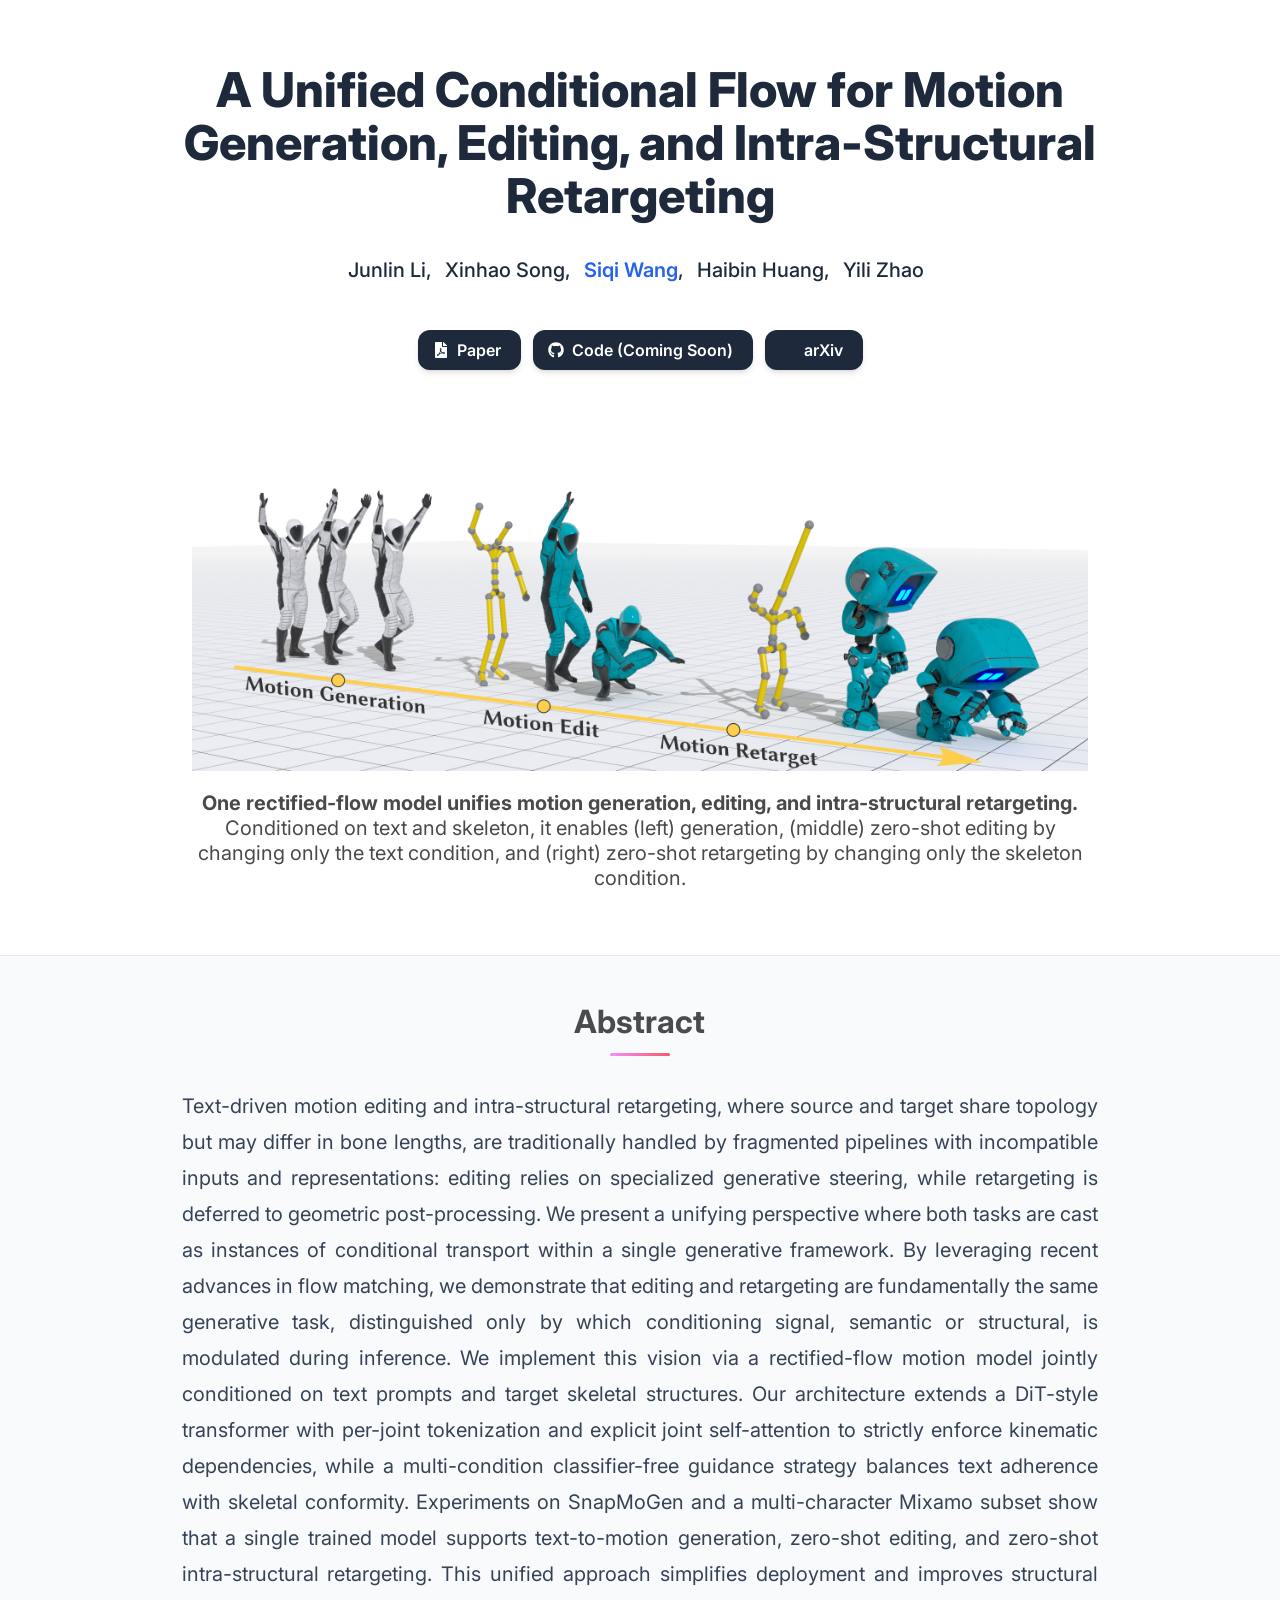
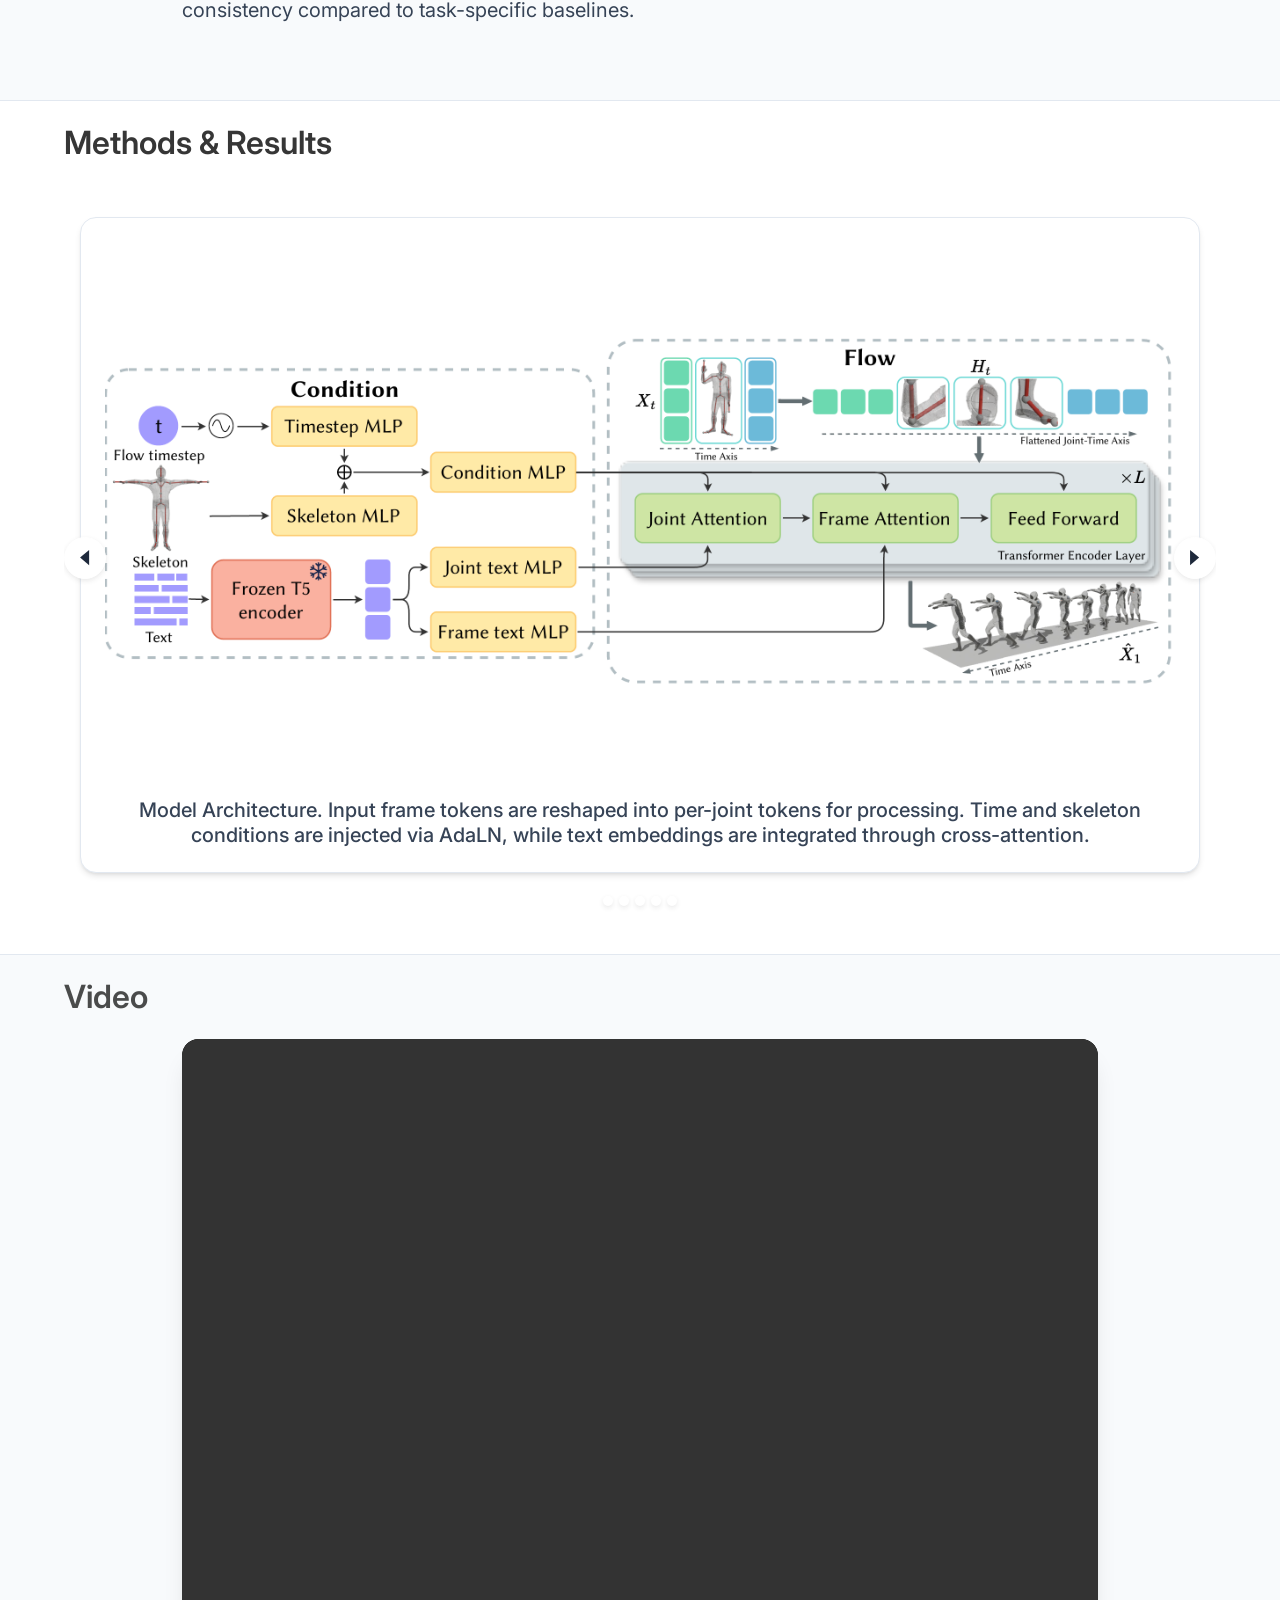
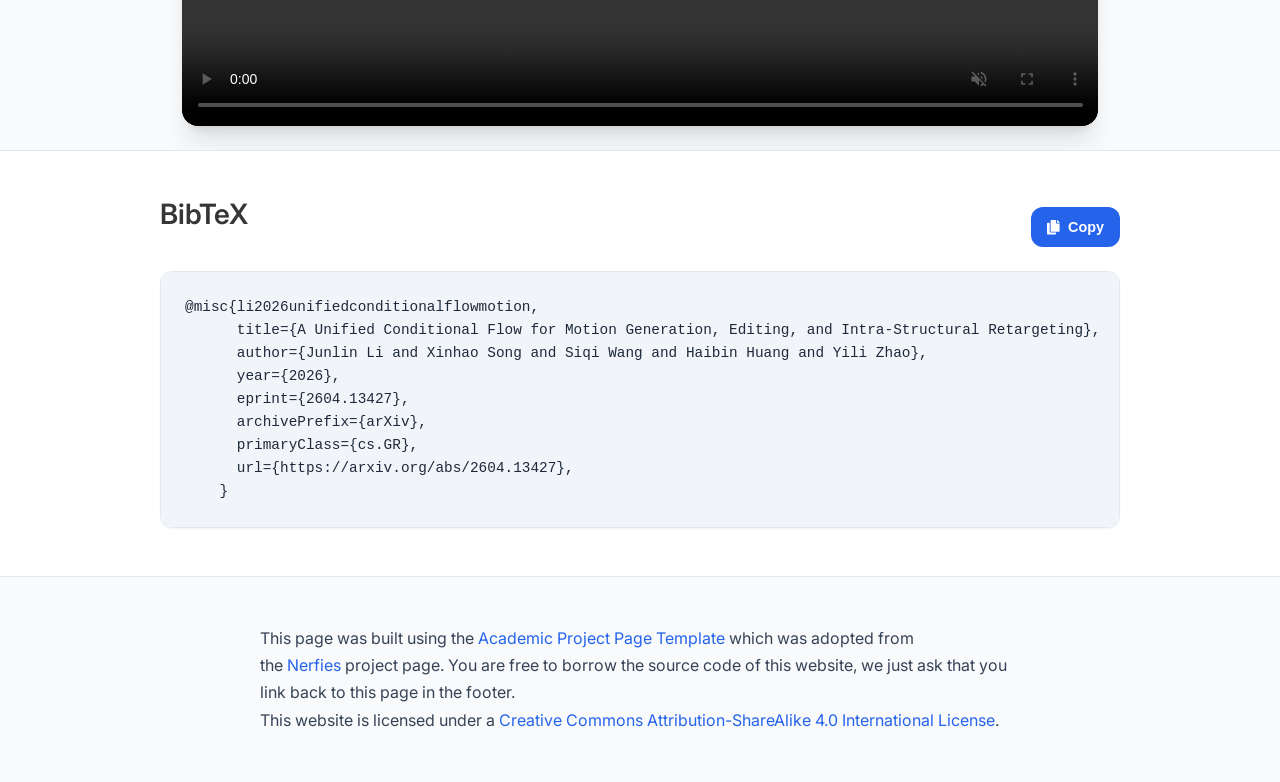
==== commit 4ec0708f: "Update the materials" ====
--- a/index.html
+++ b/index.html
@@ -187,58 +187,66 @@
 		<script type="application/ld+json">
 			{
 				"@context": "https://schema.org",
-				"@type": "ScholarlyArticle",
-				"headline": "PAPER_TITLE",
-				"description": "BRIEF_DESCRIPTION_OF_YOUR_RESEARCH_CONTRIBUTION_AND_FINDINGS",
+				"@type": ["Article", "ScholarlyArticle"],
+				"@id": "https://dddddjent.github.io/UnifiedConditionalFlowMotion-Page/#paper",
+				"headline": "A Unified Conditional Flow for Motion Generation, Editing, and Intra-Structural Retargeting",
+				"description": "A unified rectified-flow framework for text-to-motion generation, zero-shot motion editing, and zero-shot intra-structural motion retargeting.",
+				"abstract": "Text-driven motion editing and intra-structural retargeting, where source and target share topology but may differ in bone lengths, are traditionally handled by fragmented pipelines with incompatible inputs and representations: editing relies on specialized generative steering, while retargeting is deferred to geometric post-processing. We present a unifying perspective where both tasks are cast as instances of conditional transport within a single generative framework. By leveraging recent advances in flow matching, we demonstrate that editing and retargeting are fundamentally the same generative task, distinguished only by which conditioning signal, semantic or structural, is modulated during inference. We implement this vision via a rectified-flow motion model jointly conditioned on text prompts and target skeletal structures. Our architecture extends a DiT-style transformer with per-joint tokenization and explicit joint self-attention to strictly enforce kinematic dependencies, while a multi-condition classifier-free guidance strategy balances text adherence with skeletal conformity. Experiments on SnapMoGen and a multi-character Mixamo subset show that a single trained model supports text-to-motion generation, zero-shot editing, and zero-shot intra-structural retargeting. This unified approach simplifies deployment and improves structural consistency compared to task-specific baselines.",
+				"url": "https://dddddjent.github.io/UnifiedConditionalFlowMotion-Page/",
+				"sameAs": "https://arxiv.org/abs/2604.13427",
+				"mainEntityOfPage": {
+					"@type": "WebPage",
+					"@id": "https://dddddjent.github.io/UnifiedConditionalFlowMotion-Page/"
+				},
+				"image": "https://dddddjent.github.io/UnifiedConditionalFlowMotion-Page/static/images/teaser_no_noise-1.png",
+				"datePublished": "2026-04-15",
+				"inLanguage": "en",
+				"isAccessibleForFree": true,
+				"identifier": {
+					"@type": "PropertyValue",
+					"propertyID": "arXiv",
+					"value": "2604.13427"
+				},
+				"encoding": {
+					"@type": "MediaObject",
+					"contentUrl": "https://arxiv.org/pdf/2604.13427",
+					"encodingFormat": "application/pdf"
+				},
 				"author": [
 					{
 						"@type": "Person",
-						"name": "FIRST_AUTHOR_NAME",
+						"name": "Junlin Li",
 						"affiliation": {
 							"@type": "Organization",
-							"name": "INSTITUTION_NAME"
+							"name": "ByteDance"
 						}
 					},
 					{
 						"@type": "Person",
-						"name": "SECOND_AUTHOR_NAME",
-						"affiliation": {
-							"@type": "Organization",
-							"name": "INSTITUTION_NAME"
-						}
+						"name": "Xinhao Song"
+					},
+					{
+						"@type": "Person",
+						"name": "Siqi Wang"
+					},
+					{
+						"@type": "Person",
+						"name": "Haibin Huang"
+					},
+					{
+						"@type": "Person",
+						"name": "Yili Zhao"
 					}
 				],
-				"datePublished": "2024-01-01",
-				"publisher": {
-					"@type": "Organization",
-					"name": "CONFERENCE_OR_JOURNAL_NAME"
-				},
-				"url": "https://YOUR_DOMAIN.com/YOUR_PROJECT_PAGE",
-				"image": "https://YOUR_DOMAIN.com/static/images/social_preview.png",
 				"keywords": [
-					"KEYWORD1",
-					"KEYWORD2",
-					"KEYWORD3",
+					"motion generation",
+					"motion editing",
+					"motion retargeting",
+					"conditional flow",
+					"flow matching",
+					"character animation",
 					"machine learning",
-					"computer vision"
-				],
-				"abstract": "FULL_ABSTRACT_TEXT_HERE",
-				"citation": "BIBTEX_CITATION_HERE",
-				"isAccessibleForFree": true,
-				"license": "https://creativecommons.org/licenses/by/4.0/",
-				"mainEntity": {
-					"@type": "WebPage",
-					"@id": "https://YOUR_DOMAIN.com/YOUR_PROJECT_PAGE"
-				},
-				"about": [
-					{
-						"@type": "Thing",
-						"name": "RESEARCH_AREA_1"
-					},
-					{
-						"@type": "Thing",
-						"name": "RESEARCH_AREA_2"
-					}
+					"computer graphics"
 				]
 			}
 		</script>
@@ -249,12 +257,7 @@
 				"@context": "https://schema.org",
 				"@type": "Organization",
 				"name": "TikTok Inc.",
-				<!-- "url": "https://YOUR_INSTITUTION_WEBSITE.com", -->
-				"logo": "https://dddddjent.github.io/UnifiedConditionalFlowMotion-Page/static/images/favicon1.ico",
-				"sameAs": [
-					<!-- "https://twitter.com/YOUR_TWITTER_HANDLE", -->
-					<!-- "https://github.com/YOUR_GITHUB_USERNAME" -->
-				]
+				"logo": "https://dddddjent.github.io/UnifiedConditionalFlowMotion-Page/static/images/favicon1.ico"
 			}
 		</script>
 	</head>
@@ -521,7 +524,7 @@
 							<div class="item">
 								<!-- TODO: Replace with your research result images -->
 								<img
-									src="static/images/model_arch_v2-1.png"
+									src="static/images/model_arch_v2_1.png"
 									alt="Model architecture"
 									loading="lazy"
 								/>
@@ -536,7 +539,7 @@
 							<div class="item">
 								<!-- Your image here -->
 								<img
-									src="static/images/flow-edit.png"
+									src="static/images/flow-edit_v2.png"
 									alt="Flow edit process"
 									loading="lazy"
 								/>
@@ -597,108 +600,113 @@
 			<!-- End image carousel -->
 
 			<!-- Youtube video -->
+			<section class="hero is-small is-light">
+				<div class="hero-body">
+					<div class="container">
+						<!-- Paper video. -->
+						<!-- <h2 class="title is-3">Video Presentation</h2> -->
+						<h2 class="title">Video</h2>
+						<div class="columns is-centered has-text-centered">
+							<div class="column is-four-fifths">
+								<div class="publication-video is-4by3">
+									<!-- TODO: Replace with your YouTube video ID -->
+									<!-- <iframe -->
+									<!-- 	src="https://www.youtube.com/embed/JkaxUblCGz0" -->
+									<!-- 	frameborder="0" -->
+									<!-- 	allow="autoplay; encrypted-media" -->
+									<!-- 	allowfullscreen -->
+									<!-- ></iframe> -->
+									<video
+										poster=""
+										id="video1"
+										controls
+										muted
+										loop
+										height="100%"
+										preload="metadata"
+									>
+										<!-- Your video file here -->
+										<source
+											src="static/videos/presentation.mp4"
+											type="video/mp4"
+										/>
+									</video>
+								</div>
+							</div>
+						</div>
+					</div>
+				</div>
+			</section>
+			<!-- End youtube video -->
+
+			<!-- Video carousel -->
 			<template>
-				<
-				<section class="hero is-small is-light">
+				<section class="hero is-small">
 					<div class="hero-body">
 						<div class="container">
-							<!-- Paper video. -->
-							<!-- <h2 class="title is-3">Video Presentation</h2> -->
-							<h2 class="title">Video Presentation</h2>
-							<div class="columns is-centered has-text-centered">
-								<div class="column is-four-fifths">
-									<div class="publication-video is-4by3">
-										<!-- TODO: Replace with your YouTube video ID -->
-										<!-- <iframe -->
-										<!-- 	src="https://www.youtube.com/embed/JkaxUblCGz0" -->
-										<!-- 	frameborder="0" -->
-										<!-- 	allow="autoplay; encrypted-media" -->
-										<!-- 	allowfullscreen -->
-										<!-- ></iframe> -->
-										<video
-											poster=""
-											id="video1"
-											controls
-											muted
-											loop
-											height="100%"
-											preload="metadata"
-										>
-											<!-- Your video file here -->
-											<source src="static/videos/video.mp4" type="video/mp4" />
-										</video>
-									</div>
+							<!-- <h2 class="title is-3">Videos</h2> -->
+							<h2 class="title">Videos</h2>
+							<div id="results-carousel" class="carousel results-carousel">
+								<div class="item item-video1">
+									<!-- TODO: Add poster image for better preview -->
+									<video
+										poster=""
+										id="video1"
+										controls
+										muted
+										loop
+										height="100%"
+										preload="metadata"
+									>
+										<!-- Your video file here -->
+										<source
+											src="static/videos/generation.mp4"
+											type="video/mp4"
+										/>
+									</video>
+									<h2 class="subtitle has-text-centered">
+										Text-to-Motion Generation
+									</h2>
+								</div>
+								<div class="item item-video2">
+									<!-- TODO: Add poster image for better preview -->
+									<video
+										poster=""
+										id="video2"
+										controls
+										muted
+										loop
+										height="100%"
+										preload="metadata"
+									>
+										<!-- Your video file here -->
+										<source src="static/videos/edit.mp4" type="video/mp4" />
+									</video>
+									<h2 class="subtitle has-text-centered">Text-based Editing</h2>
+								</div>
+								<div class="item item-video3">
+									<!-- TODO: Add poster image for better preview -->
+									<video
+										poster=""
+										id="video3"
+										controls
+										muted
+										loop
+										height="100%"
+										preload="metadata"
+									>
+										<!-- Your video file here -->
+										<source src="static/videos/retarget.mp4" type="video/mp4" />
+									</video>
+									<h2 class="subtitle has-text-centered">
+										Intra-Structural Retargeting
+									</h2>
 								</div>
 							</div>
 						</div>
 					</div>
 				</section>
 			</template>
-			<!-- End youtube video -->
-
-			<!-- Video carousel -->
-			<section class="hero is-small">
-				<div class="hero-body">
-					<div class="container">
-						<!-- <h2 class="title is-3">Videos</h2> -->
-						<h2 class="title">Videos</h2>
-						<div id="results-carousel" class="carousel results-carousel">
-							<div class="item item-video1">
-								<!-- TODO: Add poster image for better preview -->
-								<video
-									poster=""
-									id="video1"
-									controls
-									muted
-									loop
-									height="100%"
-									preload="metadata"
-								>
-									<!-- Your video file here -->
-									<source src="static/videos/generation.mp4" type="video/mp4" />
-								</video>
-								<h2 class="subtitle has-text-centered">
-									Text-to-Motion Generation
-								</h2>
-							</div>
-							<div class="item item-video2">
-								<!-- TODO: Add poster image for better preview -->
-								<video
-									poster=""
-									id="video2"
-									controls
-									muted
-									loop
-									height="100%"
-									preload="metadata"
-								>
-									<!-- Your video file here -->
-									<source src="static/videos/edit.mp4" type="video/mp4" />
-								</video>
-								<h2 class="subtitle has-text-centered">Text-based Editing</h2>
-							</div>
-							<div class="item item-video3">
-								<!-- TODO: Add poster image for better preview -->
-								<video
-									poster=""
-									id="video3"
-									controls
-									muted
-									loop
-									height="100%"
-									preload="metadata"
-								>
-									<!-- Your video file here -->
-									<source src="static/videos/retarget.mp4" type="video/mp4" />
-								</video>
-								<h2 class="subtitle has-text-centered">
-									Intra-Structural Retargeting
-								</h2>
-							</div>
-						</div>
-					</div>
-				</div>
-			</section>
 			<!-- End video carousel -->
 
 			<!-- Paper poster -->
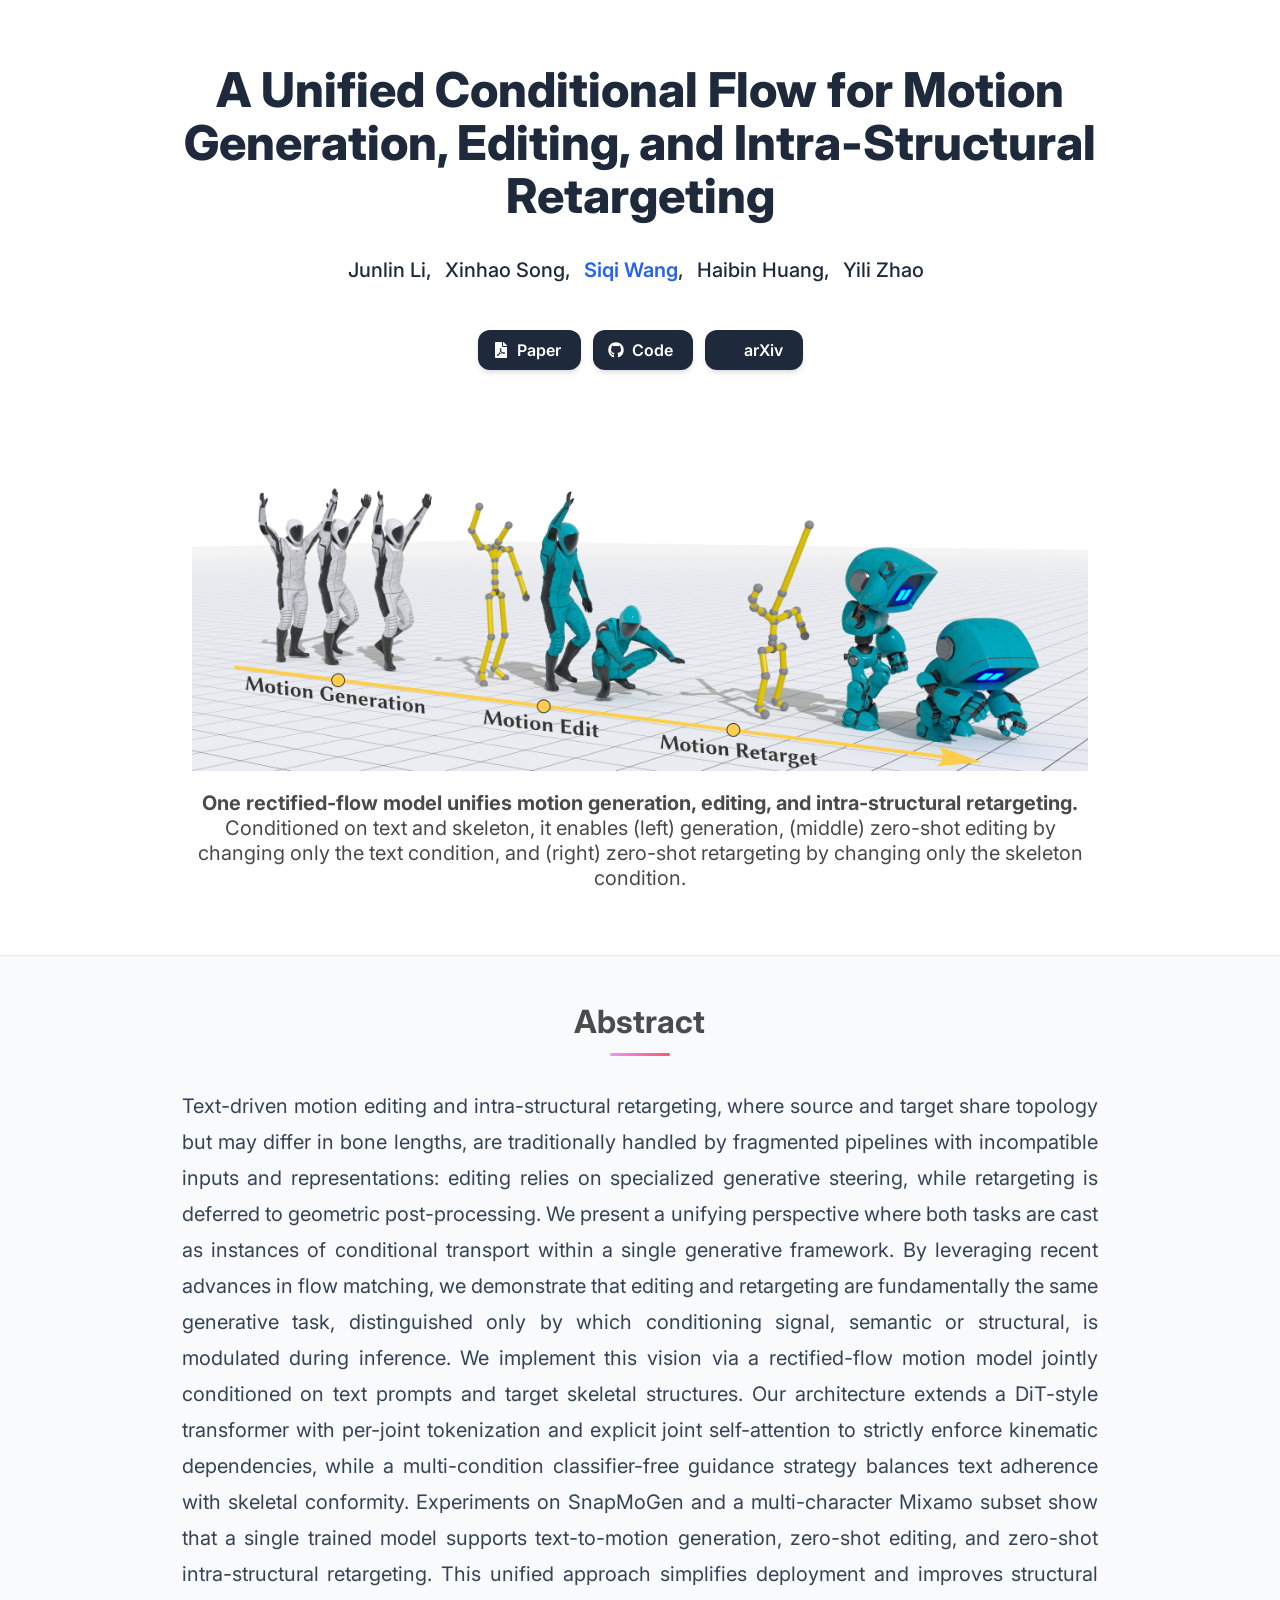
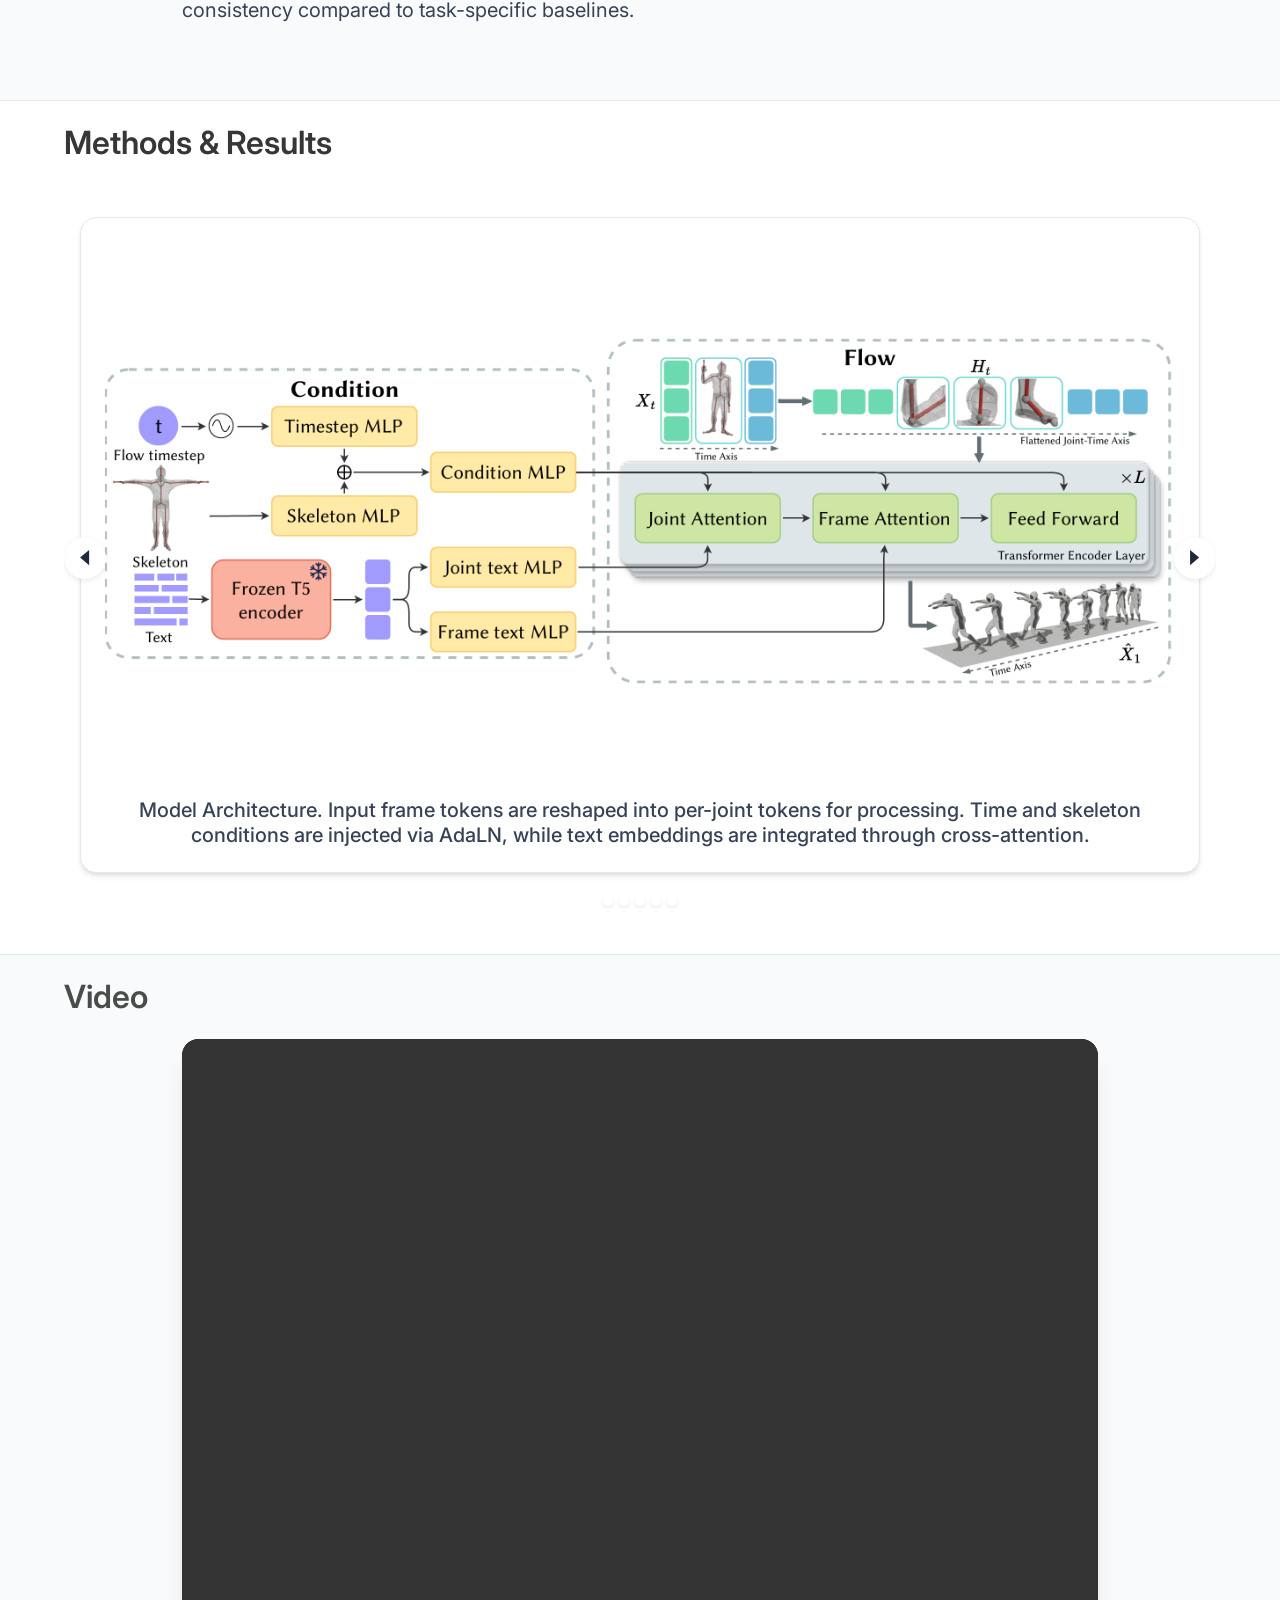
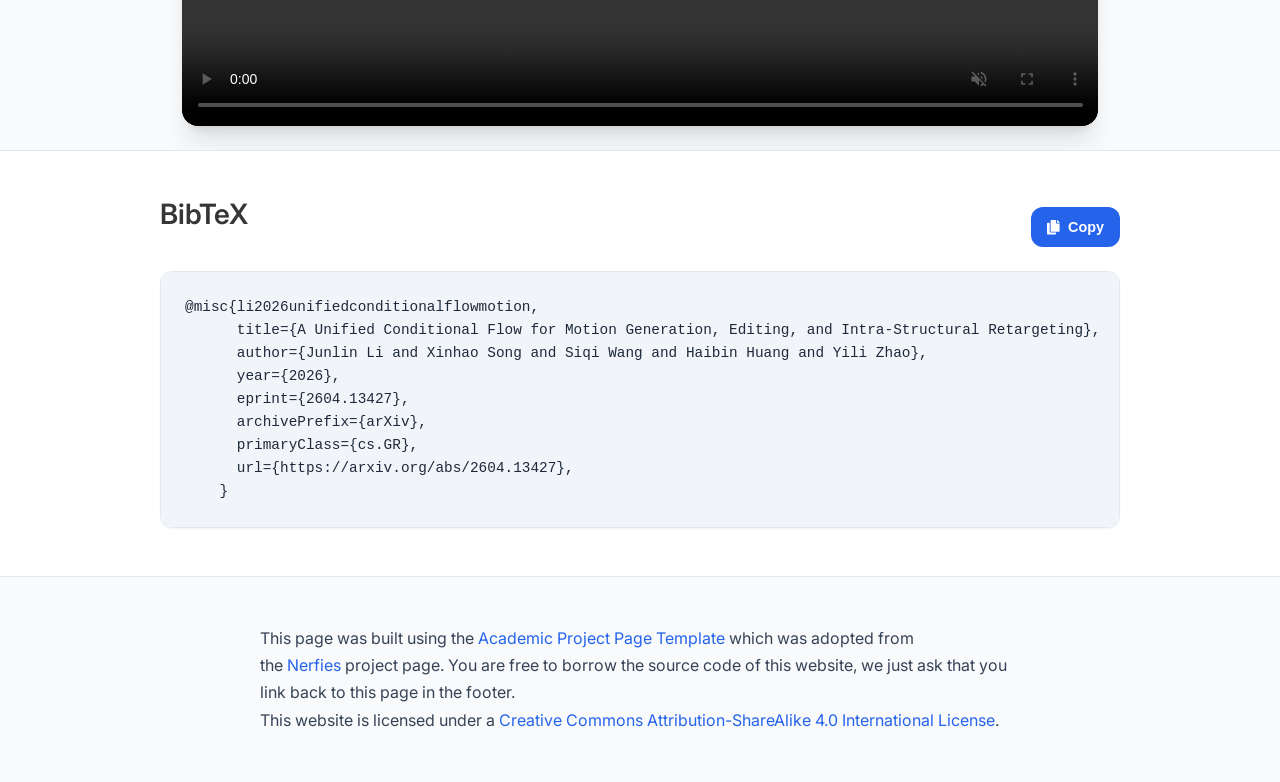
==== commit 7ff04239: "Remove code coming soon" ====
--- a/index.html
+++ b/index.html
@@ -420,7 +420,7 @@
 												<span class="icon">
 													<i class="fab fa-github"></i>
 												</span>
-												<span>Code (Coming Soon)</span>
+												<span>Code</span>
 											</a>
 										</span>
 
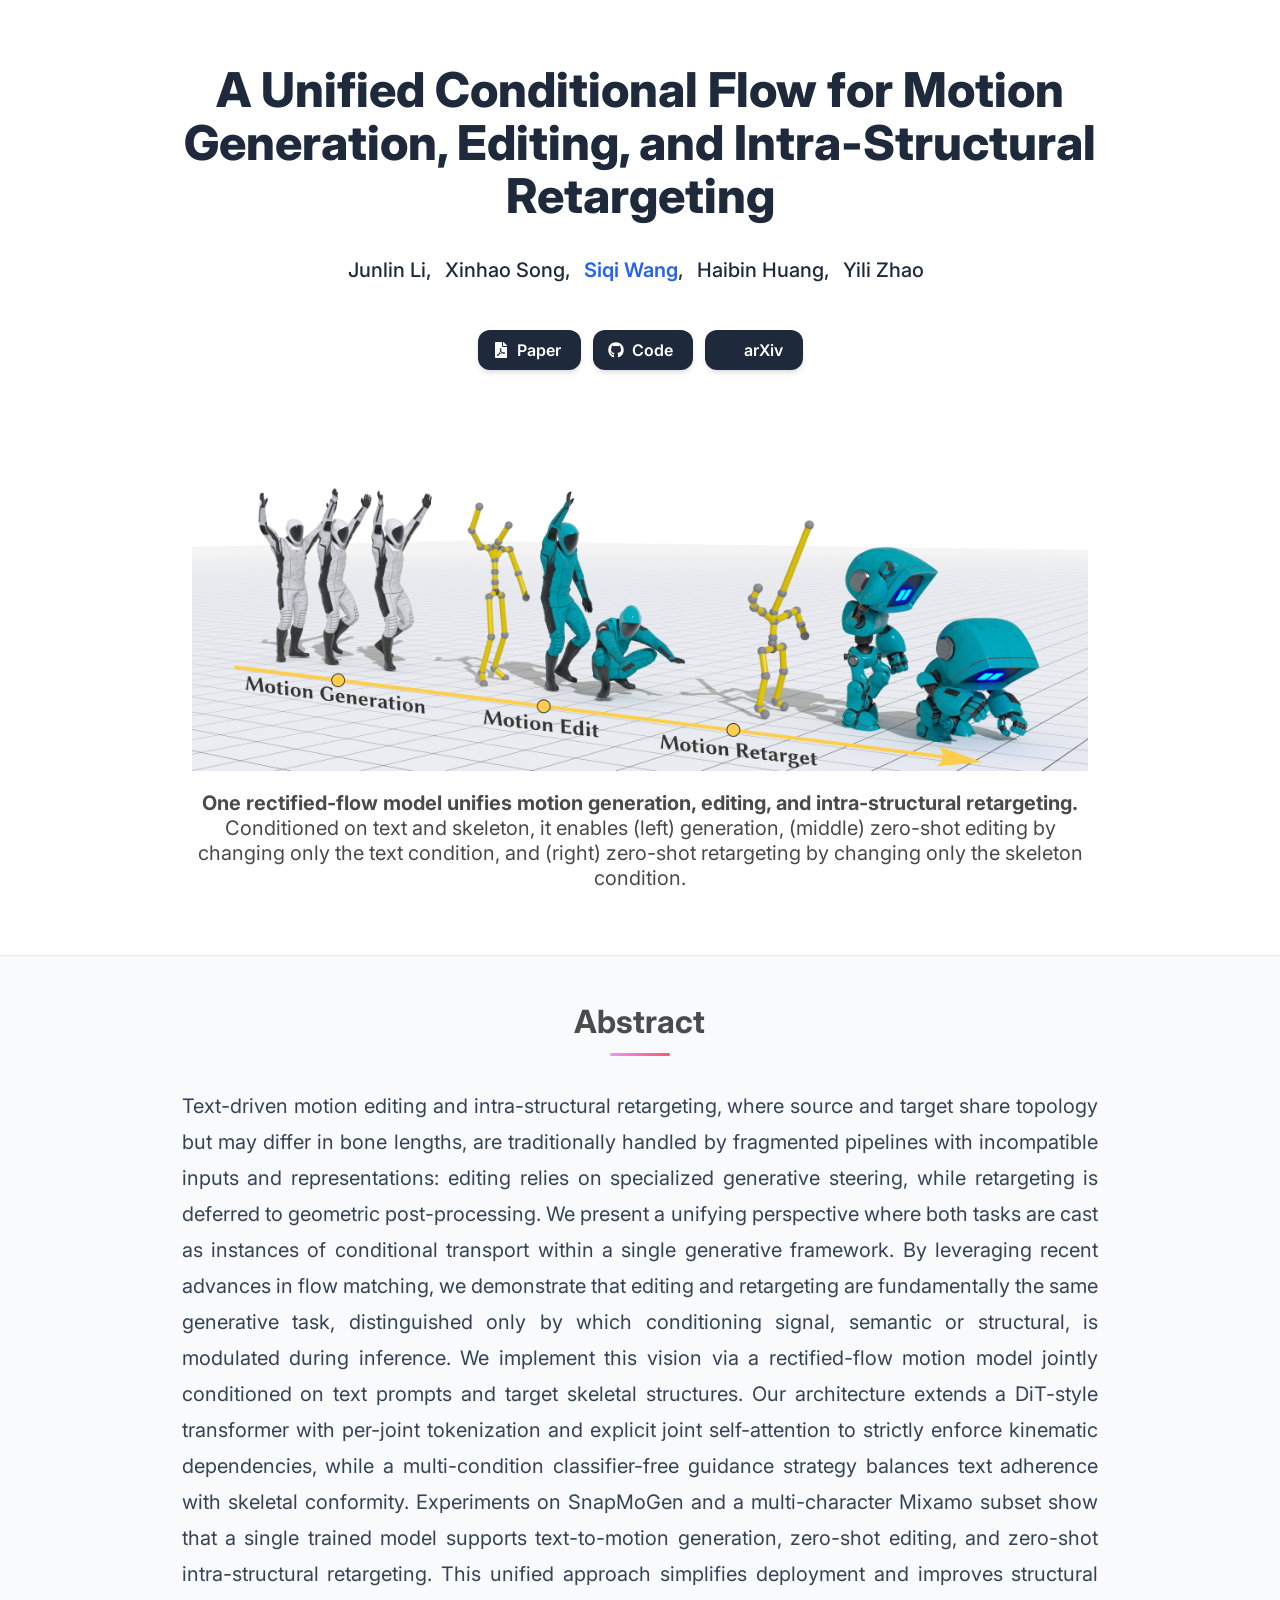
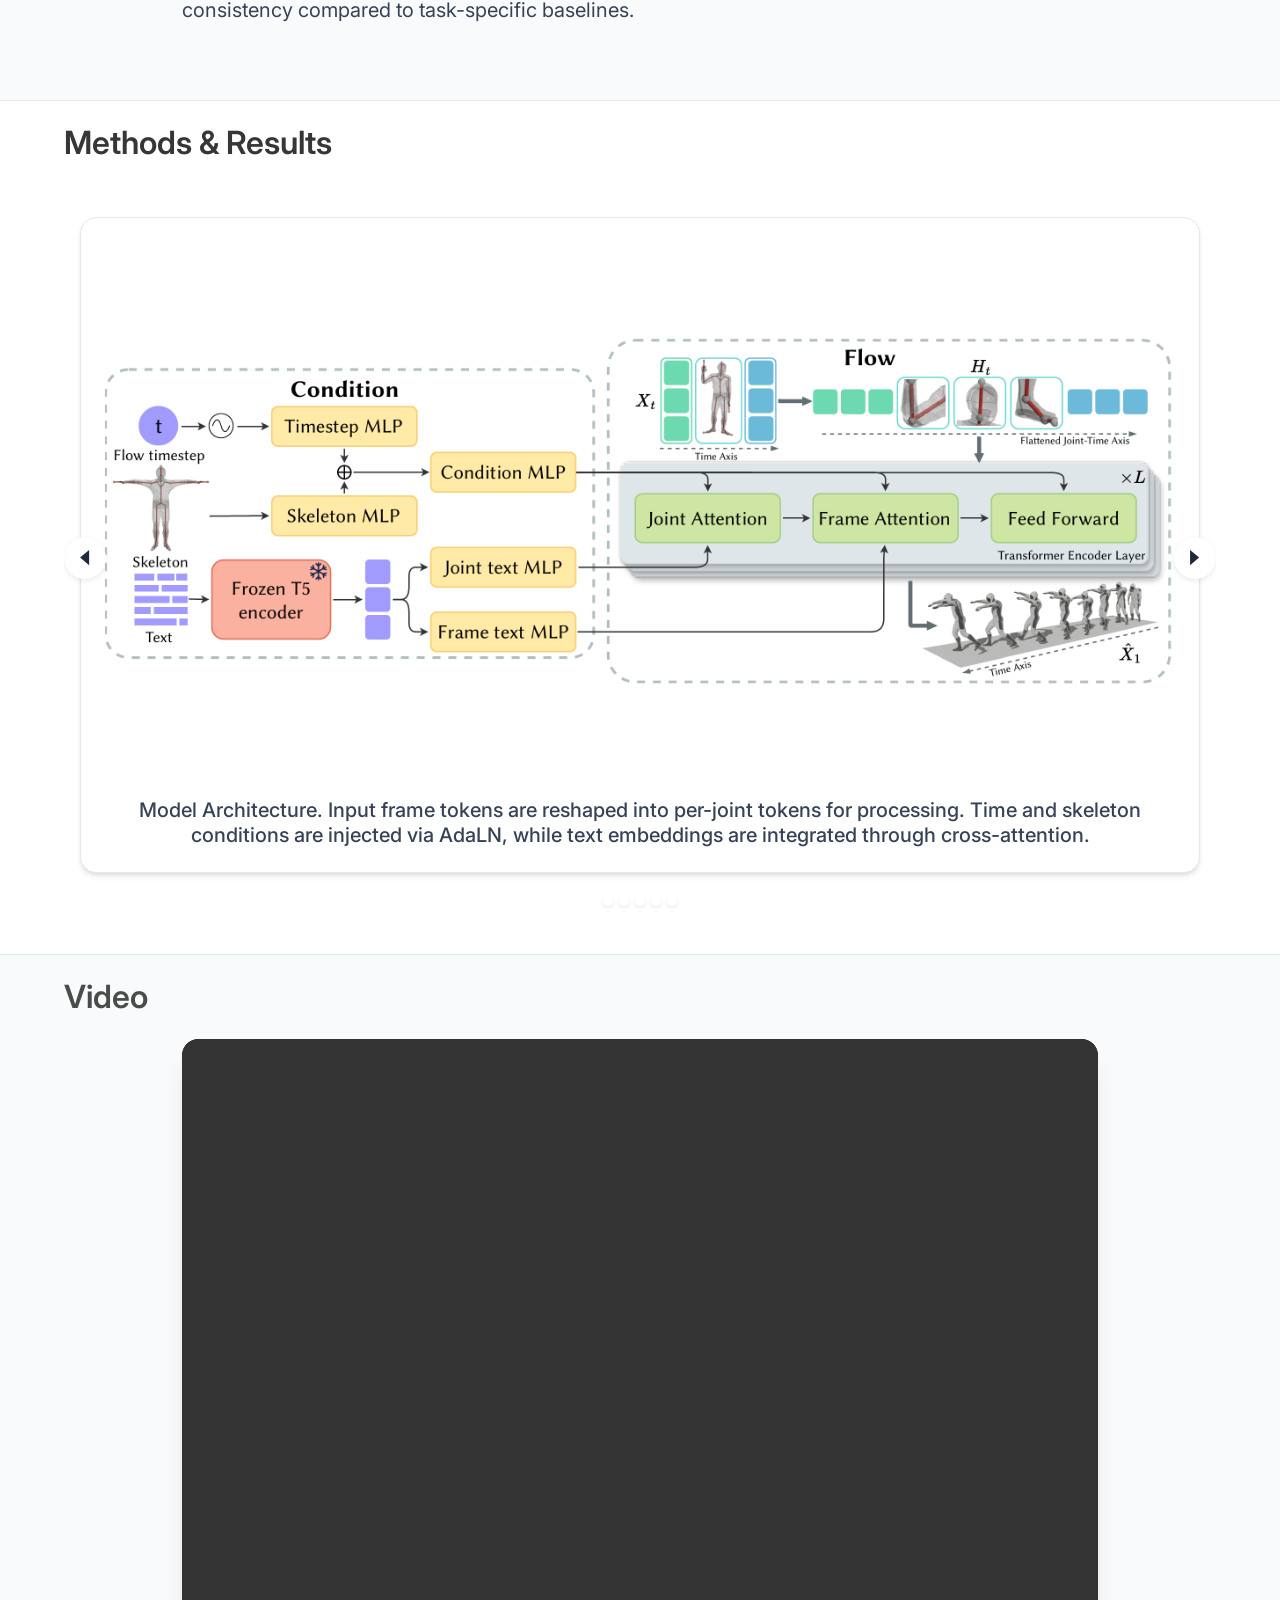
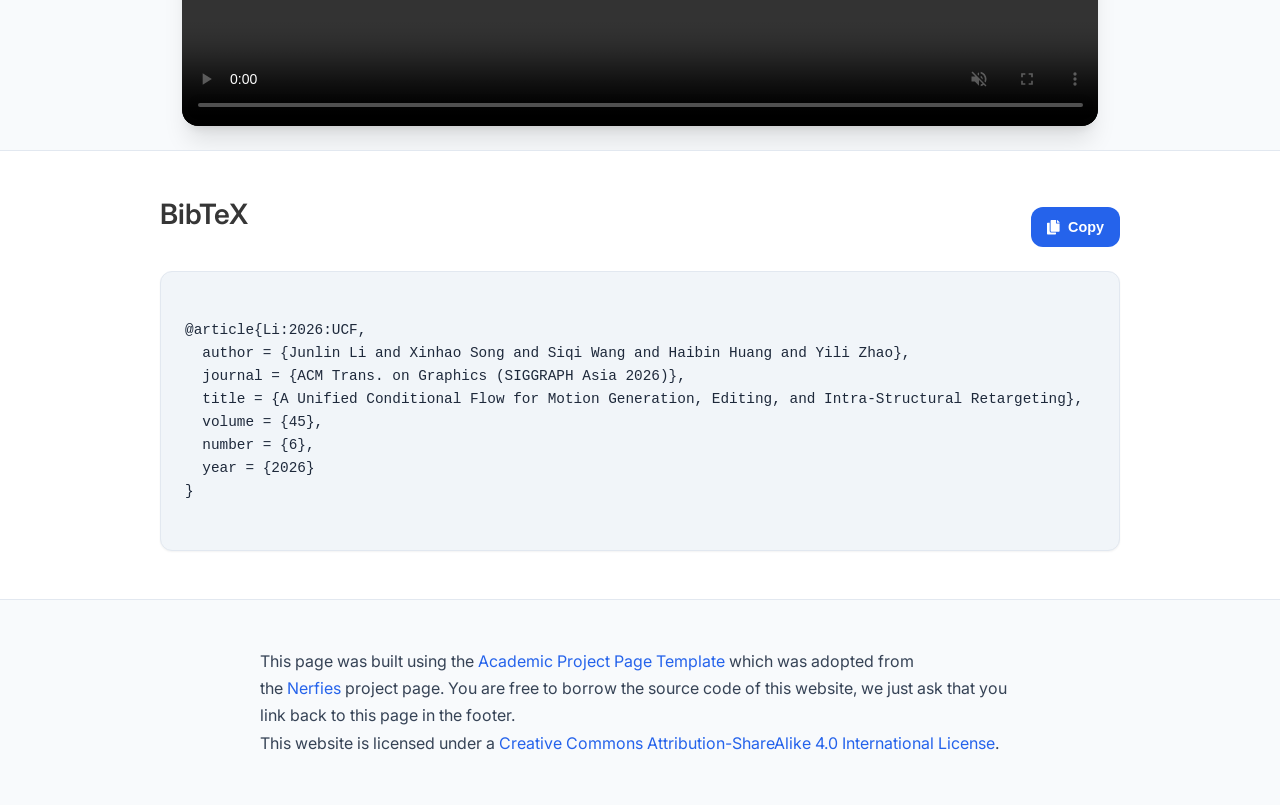
==== commit 68601d41: "Update reference" ====
--- a/index.html
+++ b/index.html
@@ -743,15 +743,16 @@
 							<span class="copy-text">Copy</span>
 						</button>
 					</div>
-					<pre id="bibtex-code"><code>@misc{li2026unifiedconditionalflowmotion,
-      title={A Unified Conditional Flow for Motion Generation, Editing, and Intra-Structural Retargeting}, 
-      author={Junlin Li and Xinhao Song and Siqi Wang and Haibin Huang and Yili Zhao},
-      year={2026},
-      eprint={2604.13427},
-      archivePrefix={arXiv},
-      primaryClass={cs.GR},
-      url={https://arxiv.org/abs/2604.13427}, 
-    }</code></pre>
+					<pre id="bibtex-code"><code>
+@article{Li:2026:UCF,
+  author = {Junlin Li and Xinhao Song and Siqi Wang and Haibin Huang and Yili Zhao},
+  journal = {ACM Trans. on Graphics (SIGGRAPH Asia 2026)},
+  title = {A Unified Conditional Flow for Motion Generation, Editing, and Intra-Structural Retargeting},
+  volume = {45},
+  number = {6},
+  year = {2026}
+}
+    </code></pre>
 				</div>
 			</section>
 			<!--End BibTex citation -->
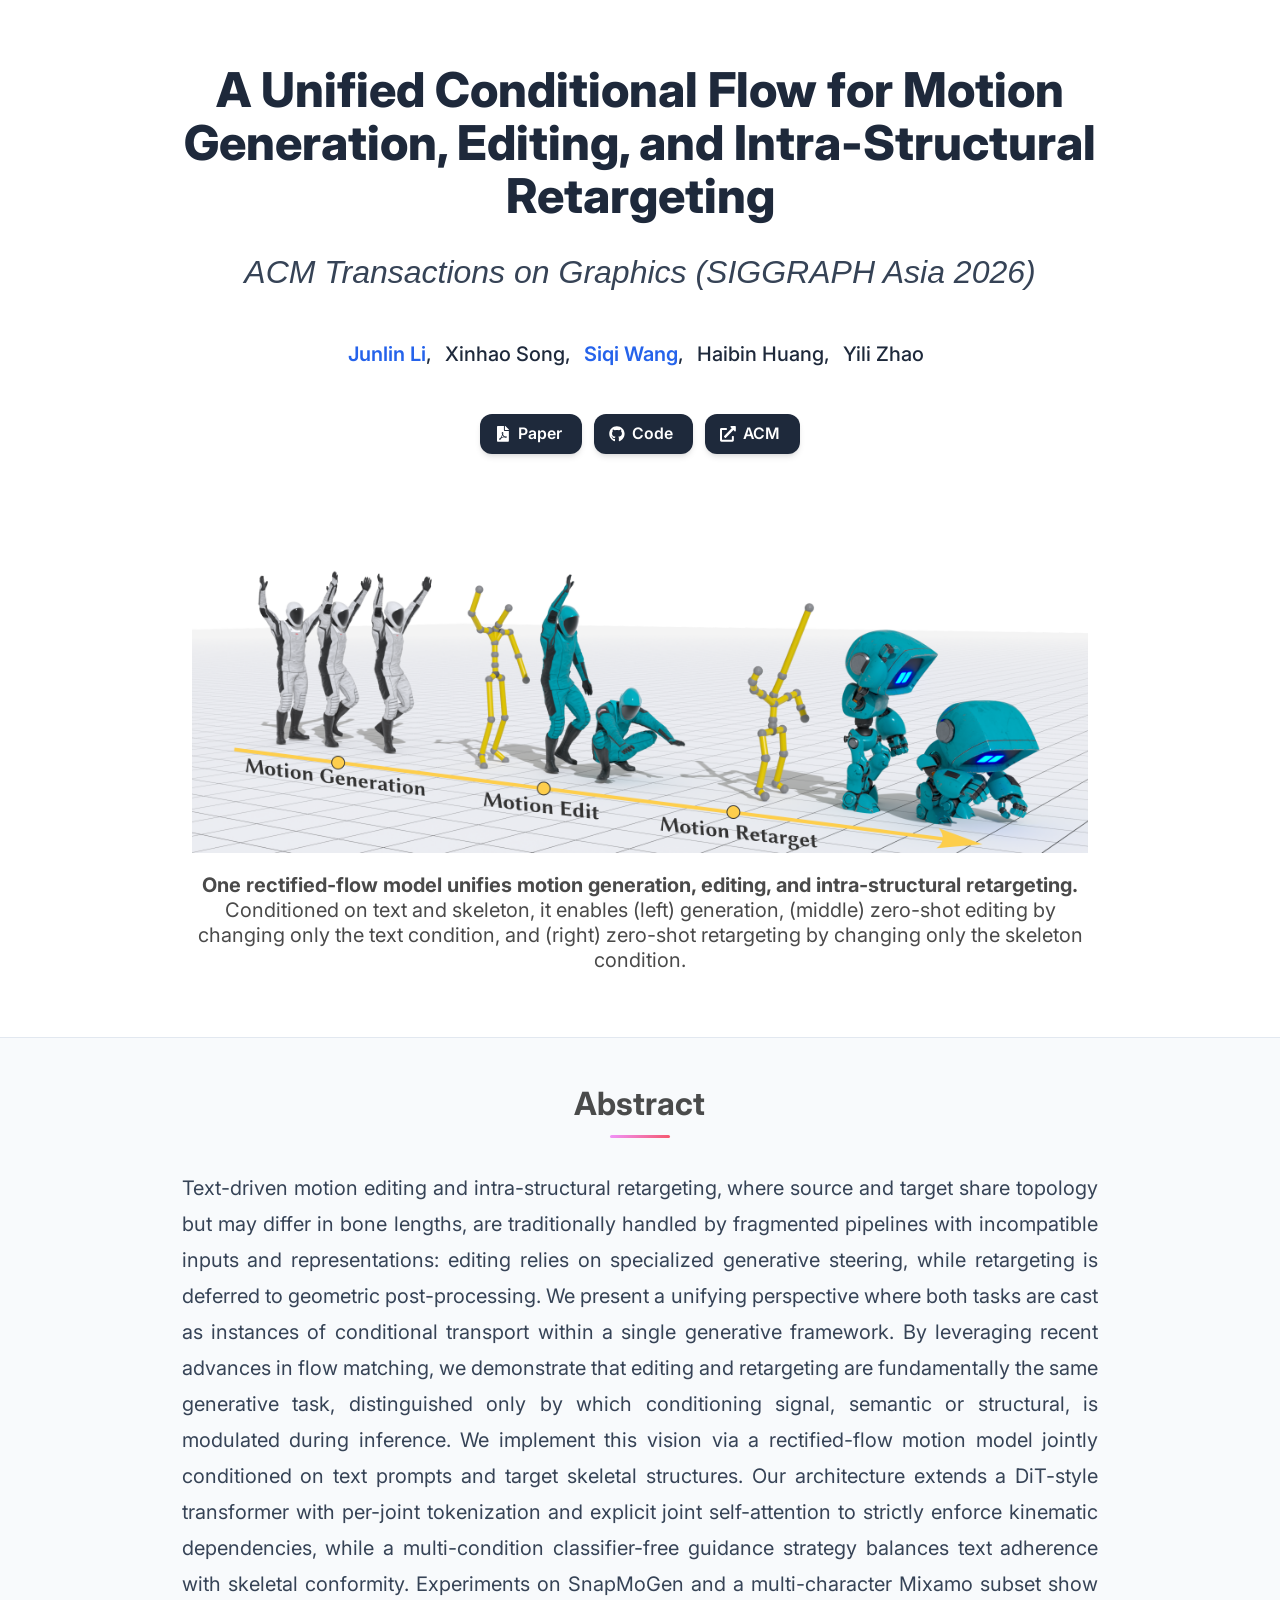
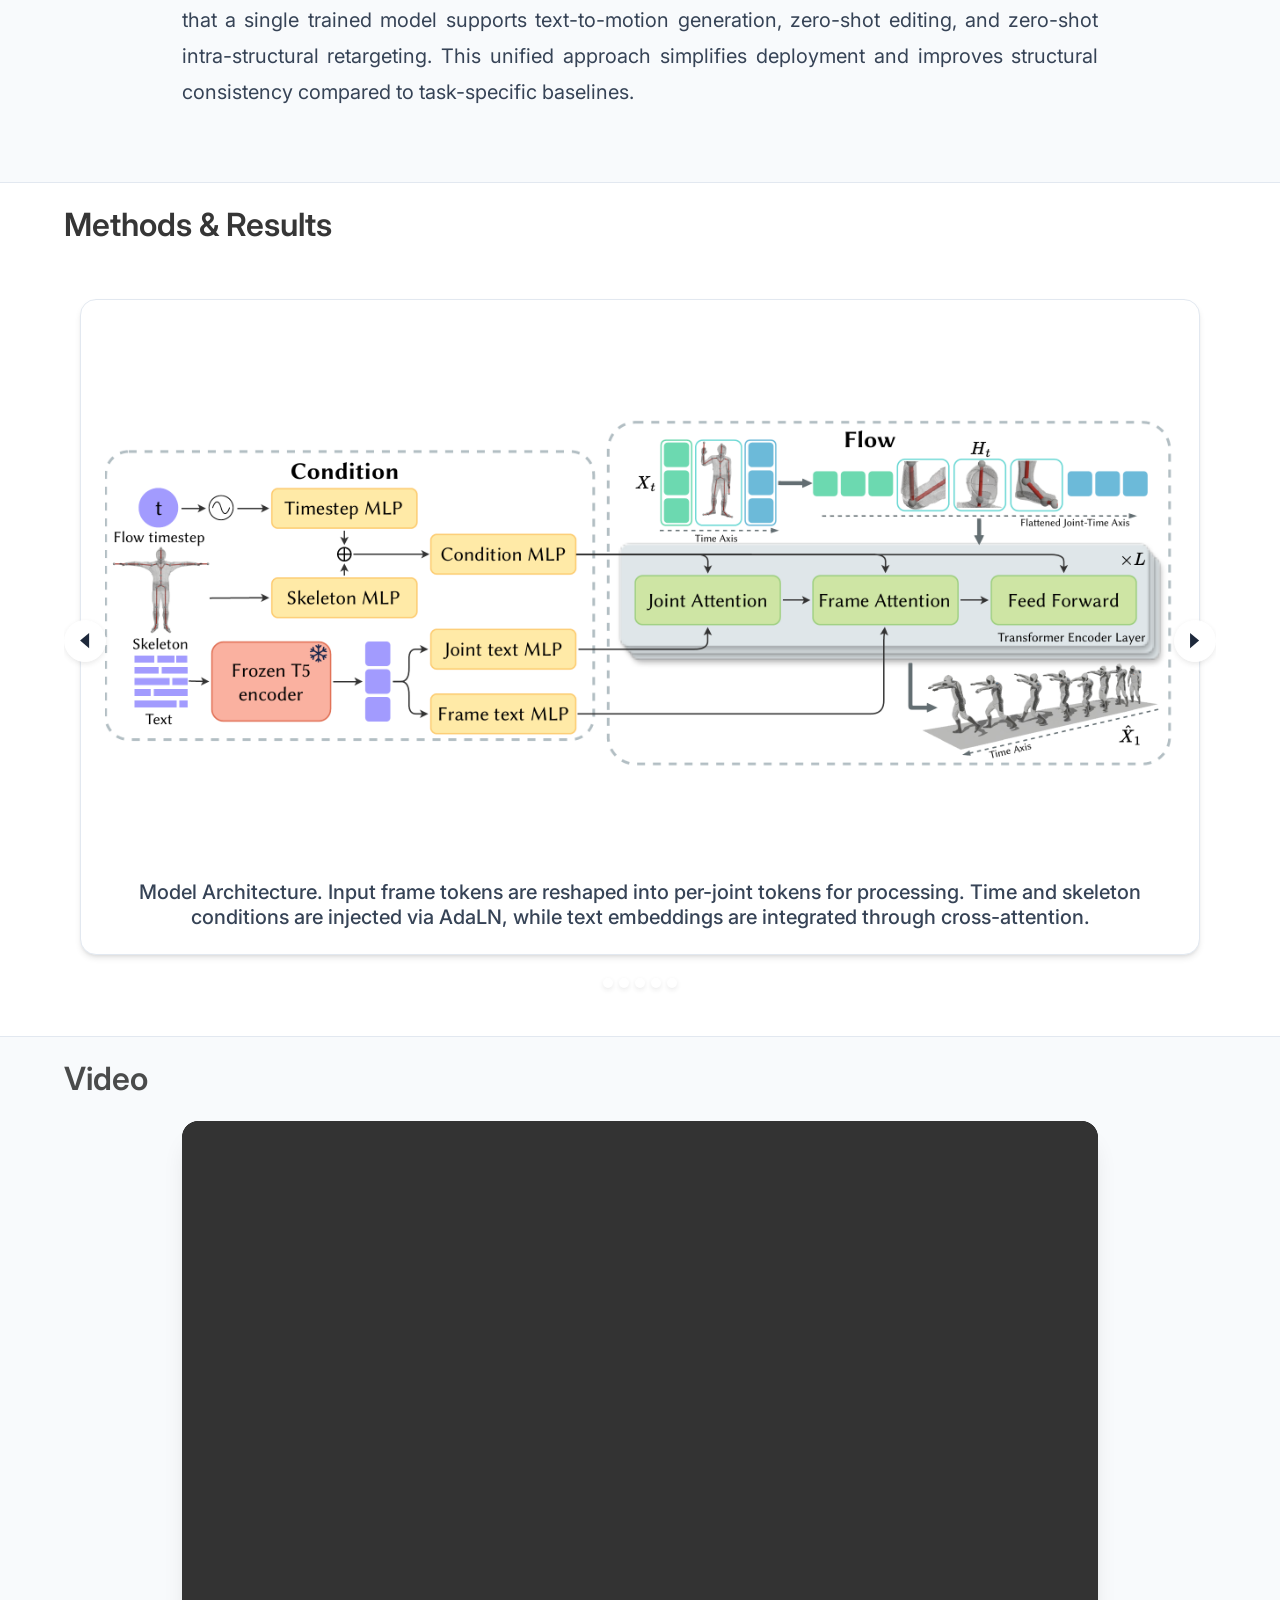
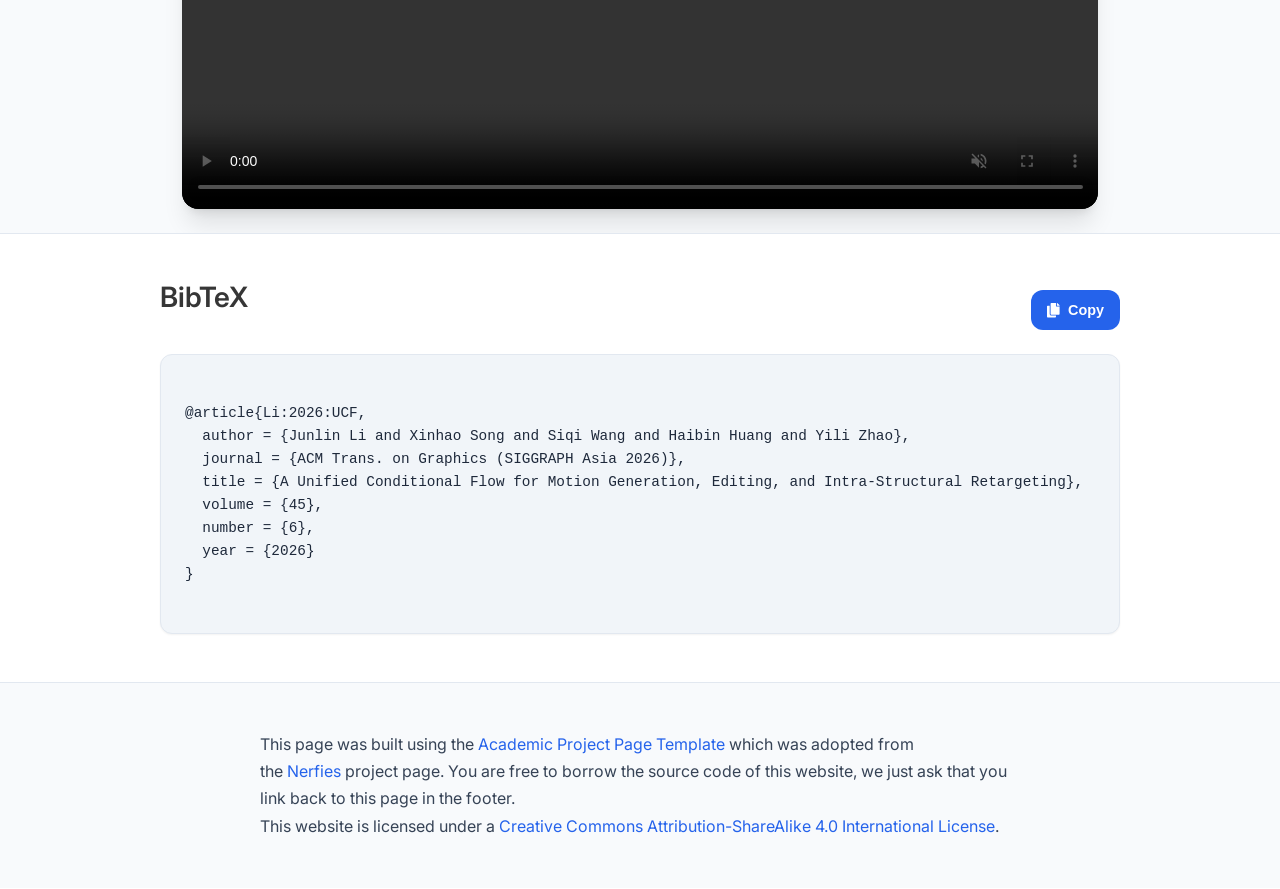
==== commit 30a1dd9e: "Add formal publication" ====
--- a/index.html
+++ b/index.html
@@ -112,7 +112,7 @@
 
 		<!-- Critical CSS - Load synchronously -->
 		<link rel="stylesheet" href="static/css/bulma.min.css" />
-		<link rel="stylesheet" href="static/css/index.css" />
+		<link rel="stylesheet" href="static/css/index.css?v=20261112" />
 
 		<!-- Non-critical CSS - Load asynchronously -->
 		<link
@@ -350,9 +350,15 @@
 									A Unified Conditional Flow for Motion Generation, Editing, and
 									Intra-Structural Retargeting
 								</h1>
+								<h2 class="title conference">
+                                    ACM Transactions on Graphics (SIGGRAPH Asia 2026)
+								</h2>
 								<div class="is-size-5 publication-authors">
 									<!-- TODO: Replace with your paper authors and their personal links -->
-									<span class="author-block"> Junlin Li,</span>
+									<span class="author-block"> 
+										<a href="https://dddddjent.github.io/personal_website/" target="_blank"
+											>Junlin Li</a
+										>,</span>
 									<span class="author-block"> Xinhao Song,</span>
 									<span class="author-block">
 										<a href="https://cs.nyu.edu/~sw4429/" target="_blank"
@@ -383,7 +389,7 @@
 										<!-- TODO: Update with your arXiv paper ID -->
 										<span class="link-block">
 											<a
-												href="https://arxiv.org/pdf/2604.13427"
+												href="https://dl.acm.org/doi/epdf/10.1145/3842508"
 												target="_blank"
 												class="external-link button is-normal is-rounded is-dark"
 											>
@@ -424,17 +430,17 @@
 											</a>
 										</span>
 
-										<!-- TODO: Update with your arXiv paper ID -->
+										<!-- ACM Digital Library -->
 										<span class="link-block">
 											<a
-												href="https://arxiv.org/abs/2604.13427"
+												href="https://dl.acm.org/doi/10.1145/3842508"
 												target="_blank"
 												class="external-link button is-normal is-rounded is-dark"
 											>
 												<span class="icon">
-													<i class="ai ai-arxiv"></i>
+													<i class="fas fa-external-link-alt"></i>
 												</span>
-												<span>arXiv</span>
+												<span>ACM</span>
 											</a>
 										</span>
 									</div>
--- a/static/css/index.css
+++ b/static/css/index.css
@@ -365,6 +365,16 @@
 	padding-bottom: 1rem;
 }
 
+.conference {
+	font-family: 'Inter', sans-serif !important;
+	font-weight: 500 !important;
+    font-style: italic;
+	color: var(--text-secondary);
+	margin-bottom: 2rem !important;
+	position: relative;
+	padding-bottom: 1rem;
+}
+
 .title.is-3::after {
 	content: '';
 	position: absolute;
